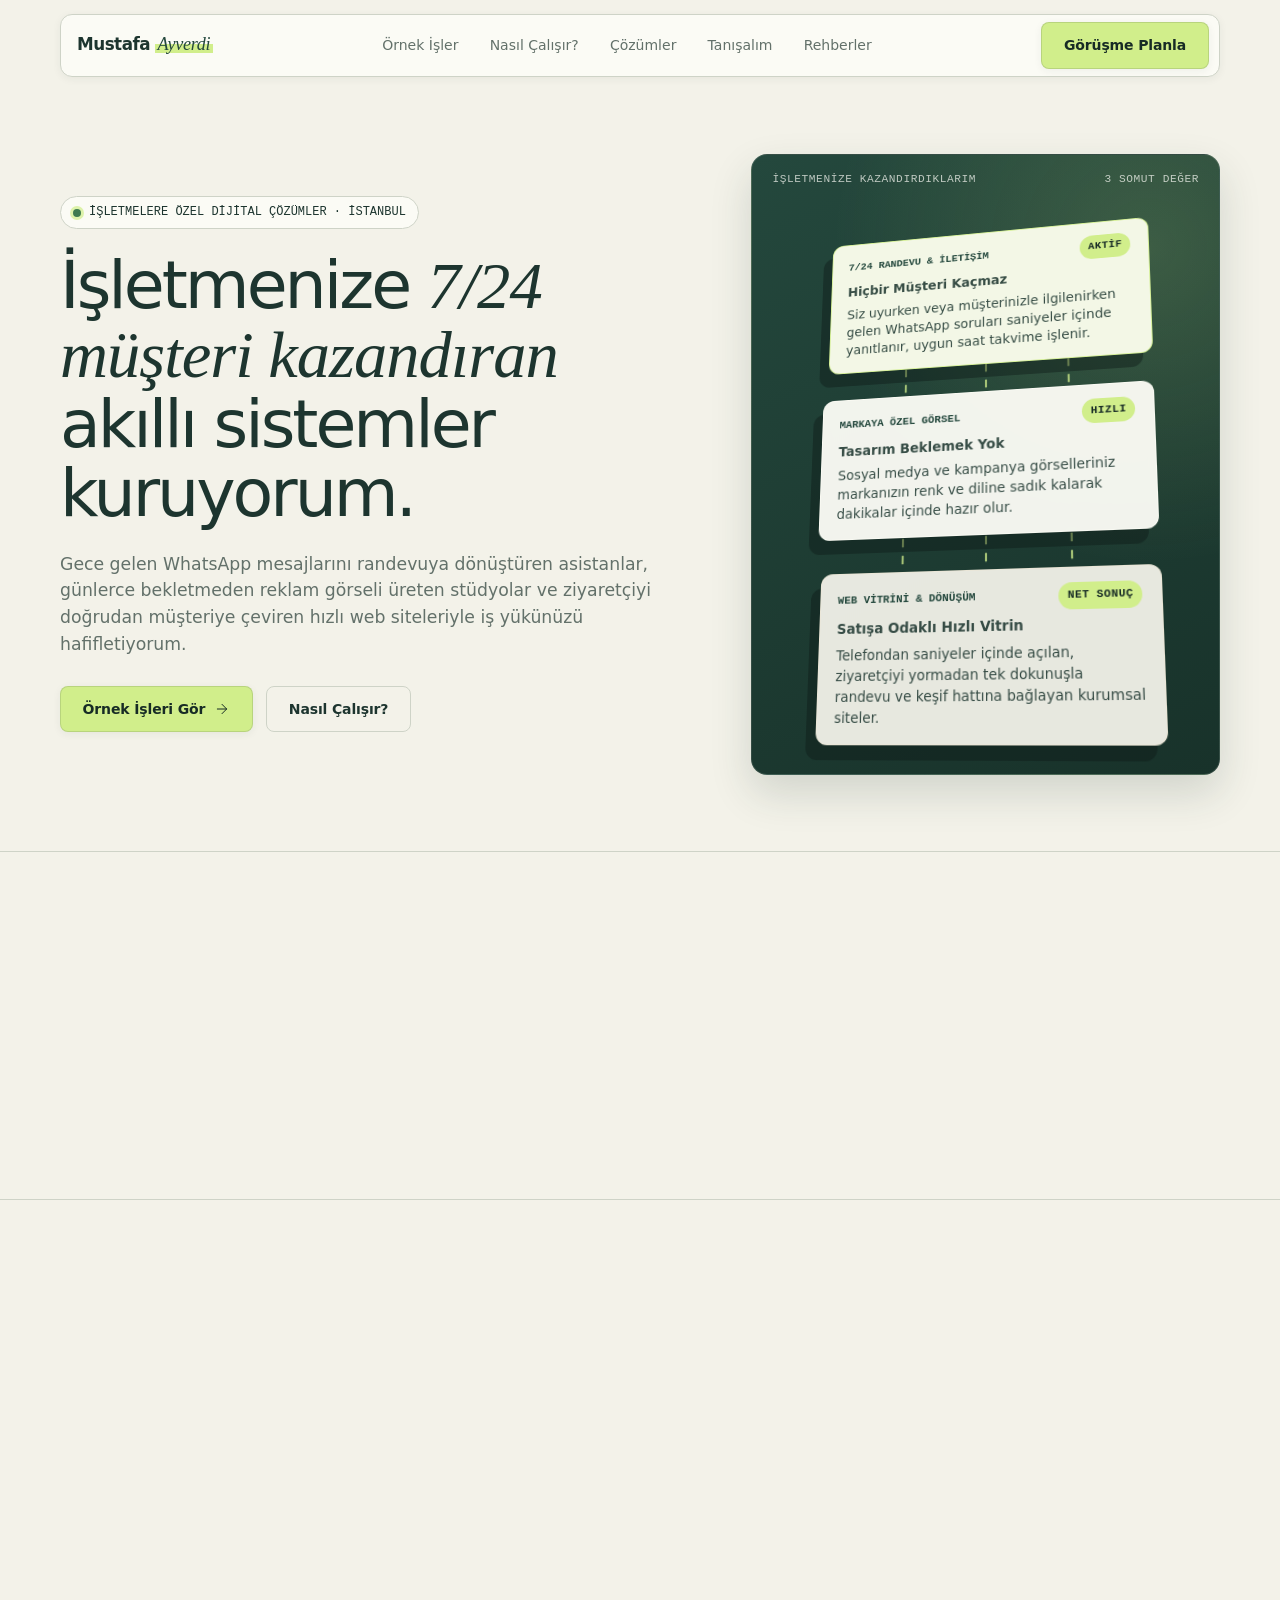
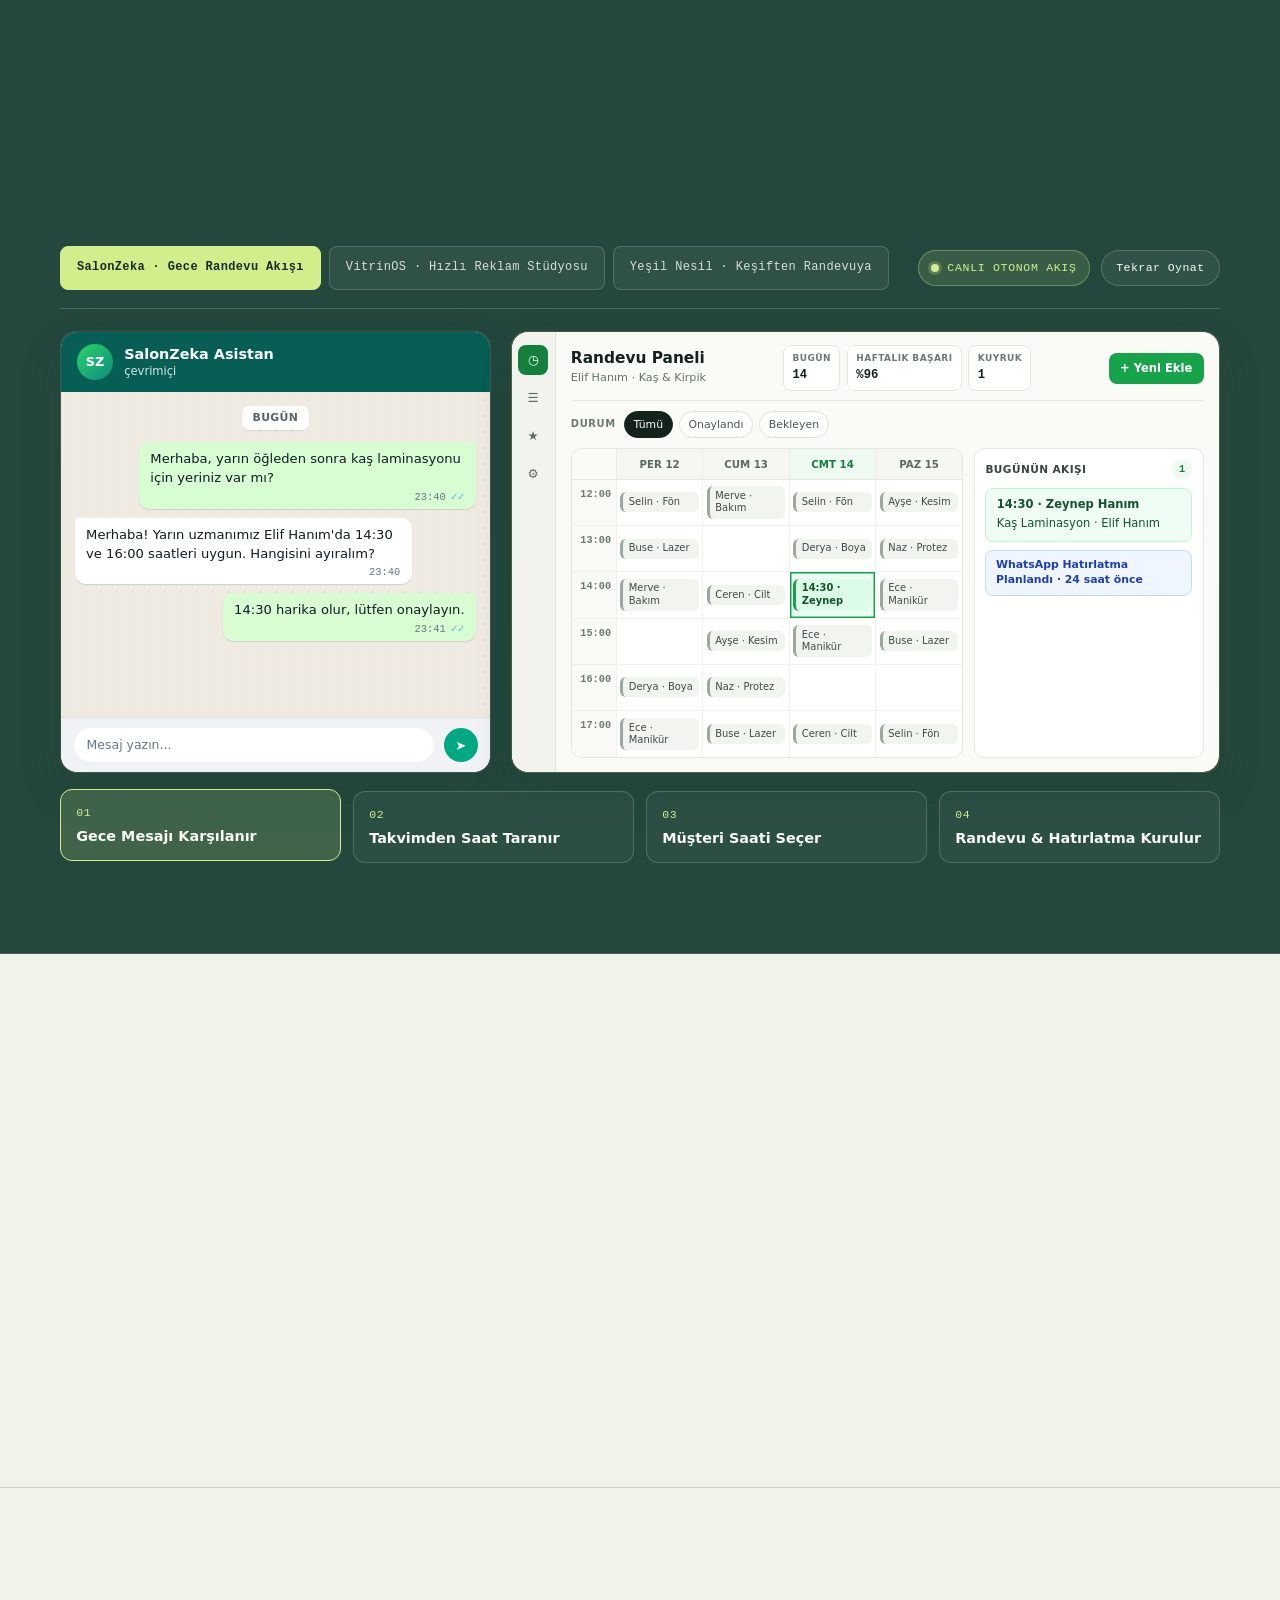
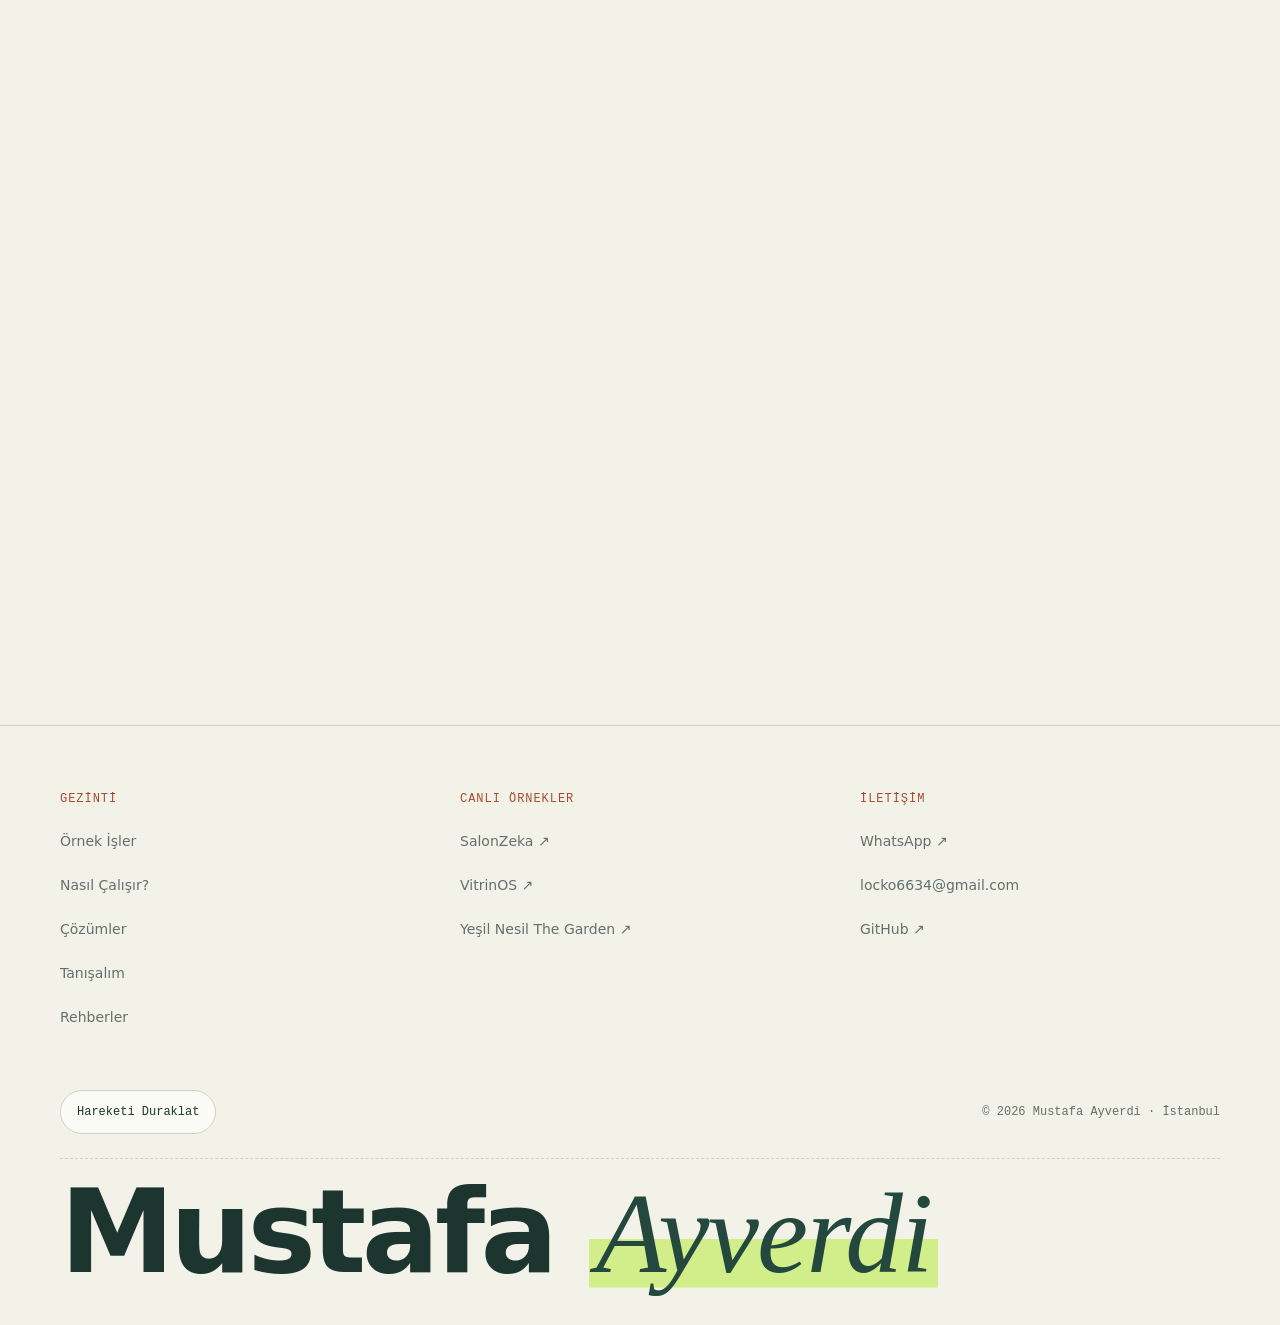
==== index.html @ 5f52f443 "feat: Tanışalım monogramı ve footer yazısı yeni logo diline geçti Tanışalım kartındaki MA kutusu fav" ====
<!DOCTYPE html>
<html lang="tr">
<head>
  <meta charset="UTF-8">
  <meta name="viewport" content="width=device-width, initial-scale=1.0">
  <meta http-equiv="Content-Security-Policy" content="default-src 'self'; script-src 'self'; style-src 'self'; img-src 'self'; font-src 'self'; connect-src 'self'; object-src 'none'; base-uri 'self'; form-action 'none'; upgrade-insecure-requests">
  <meta name="referrer" content="strict-origin-when-cross-origin">
  <title>Mustafa Ayverdi — İşletmenize 7/24 Müşteri Kazandıran Akıllı Sistemler</title>
  <meta name="description" content="Kuaför, klinik, e-ticaret markası ve organizasyon mekânları için 7/24 çalışan WhatsApp randevu asistanları, marka görsel stüdyoları ve satış odaklı hızlı web siteleri.">
  <meta name="author" content="Mustafa Ayverdi">
  <meta name="theme-color" content="#f3f2e9">
  <link rel="canonical" href="https://mustafaayverdi.dev/">
  <link rel="icon" href="./assets/img/favicon.svg" type="image/svg+xml">

  <meta property="og:type" content="website">
  <meta property="og:locale" content="tr_TR">
  <meta property="og:title" content="Mustafa Ayverdi — İşletmenize 7/24 Müşteri Kazandıran Akıllı Sistemler">
  <meta property="og:description" content="İşletmenizin mesajlarını cevapsız bırakmayan randevu asistanları, markanıza özel görsel stüdyoları ve müşteri getiren hızlı web vitrinleri.">
  <meta property="og:url" content="https://mustafaayverdi.dev/">
  <meta property="og:image" content="https://mustafaayverdi.dev/assets/img/salonzeka-scene.jpg">
  <meta property="og:image:width" content="1200">
  <meta property="og:image:height" content="670">
  <meta property="og:image:alt" content="SalonZeka kullanan bir kuaför ve güzellik salonu işletme ortamı">

  <meta name="twitter:card" content="summary_large_image">
  <meta name="twitter:title" content="Mustafa Ayverdi — İşletmenize 7/24 Müşteri Kazandıran Akıllı Sistemler">
  <meta name="twitter:description" content="SalonZeka, VitrinOS ve Yeşil Nesil The Garden ile işletmelere zaman ve müşteri kazandıran gerçek çözümler.">
  <meta name="twitter:image" content="https://mustafaayverdi.dev/assets/img/salonzeka-scene.jpg">
  <meta name="twitter:image:alt" content="SalonZeka kullanan bir kuaför ve güzellik salonu işletme ortamı">

  <link rel="stylesheet" href="./css/main.css">
  <script type="module" src="./js/main.js"></script>
</head>
<body itemscope itemtype="https://schema.org/Person">
  <meta itemprop="name" content="Mustafa Ayverdi">
  <meta itemprop="jobTitle" content="İşletmeler İçin Akıllı Sistemler ve Web Çözümleri">
  <meta itemprop="email" content="locko6634@gmail.com">
  <link itemprop="sameAs" href="https://github.com/locko6634-mustafa">

  <a class="skip-link" href="#main-content">İçeriğe geç</a>

  <header class="site-header">
    <div class="wrap">
      <nav class="nav-card" aria-label="Ana gezinme">
        <a class="brand" href="./index.html" aria-label="Mustafa Ayverdi ana sayfa">
          <span class="brand-name">Mustafa <em>Ayverdi</em></span>
        </a>

        <div class="nav-links">
          <a href="#projeler">Örnek İşler</a>
          <a href="#simulator">Nasıl Çalışır?</a>
          <a href="#cozumler">Çözümler</a>
          <a href="#tanisalim">Tanışalım</a>
          <a href="./notlar/index.html">Rehberler</a>
        </div>

        <div class="nav-actions">
          <a class="btn btn-lime nav-cta" href="#iletisim">Görüşme Planla</a>
          <button
            type="button"
            class="nav-toggle"
            data-nav-toggle
            aria-expanded="false"
            aria-controls="mobile-nav"
            aria-label="Menüyü aç"
          >
            <svg width="22" height="22" viewBox="0 0 24 24" fill="none" stroke="currentColor" stroke-width="1.5" stroke-linecap="round" aria-hidden="true">
              <line x1="4" y1="7" x2="20" y2="7"></line>
              <line x1="4" y1="12" x2="20" y2="12"></line>
              <line x1="4" y1="17" x2="20" y2="17"></line>
            </svg>
          </button>
        </div>
      </nav>
    </div>

    <div id="mobile-nav" class="mobile-drawer" hidden>
      <div class="wrap mobile-drawer-inner">
        <a href="#projeler">Örnek İşler</a>
        <a href="#simulator">Nasıl Çalışır?</a>
        <a href="#cozumler">Çözümler</a>
        <a href="#tanisalim">Tanışalım</a>
        <a href="./notlar/index.html">Rehberler</a>
        <a href="#sss">SSS</a>
        <a class="btn btn-lime" href="#iletisim">Görüşme Planla</a>
      </div>
    </div>
  </header>

  <main id="main-content">
    <section class="hero" aria-labelledby="hero-title">
      <div class="wrap hero-grid">
        <div class="hero-copy">
          <p class="status-pill mono">
            <span class="status-dot" aria-hidden="true"></span>
            İŞLETMELERE ÖZEL DİJİTAL ÇÖZÜMLER · İSTANBUL
          </p>
          <h1 id="hero-title">
            İşletmenize <em>7/24 müşteri kazandıran</em> akıllı sistemler kuruyorum.
          </h1>
          <p class="hero-lead">
            Gece gelen WhatsApp mesajlarını randevuya dönüştüren asistanlar, günlerce bekletmeden reklam görseli üreten stüdyolar ve ziyaretçiyi doğrudan müşteriye çeviren hızlı web siteleriyle iş yükünüzü hafifletiyorum.
          </p>
          <div class="hero-actions">
            <a class="btn btn-lime" href="#projeler">
              Örnek İşleri Gör
              <svg width="16" height="16" viewBox="0 0 24 24" fill="none" stroke="currentColor" stroke-width="1.5" stroke-linecap="round" stroke-linejoin="round" aria-hidden="true">
                <line x1="5" y1="12" x2="19" y2="12"></line>
                <polyline points="12 5 19 12 12 19"></polyline>
              </svg>
            </a>
            <a class="btn btn-outline" href="#simulator">Nasıl Çalışır?</a>
          </div>
        </div>

        <div class="iso-stage" aria-label="İşletmenize kazandırılan 3 temel değer">
          <div class="iso-stage-head">
            <span class="mono">İŞLETMENİZE KAZANDIRDIKLARIM</span>
            <span class="mono">3 SOMUT DEĞER</span>
          </div>

          <div class="iso-stack">
            <article class="iso-layer iso-layer-top">
              <div class="iso-layer-meta">
                <span class="mono">7/24 RANDEVU &amp; İLETİŞİM</span>
                <span class="iso-badge">AKTİF</span>
              </div>
              <p class="iso-layer-title">Hiçbir Müşteri Kaçmaz</p>
              <p>Siz uyurken veya müşterinizle ilgilenirken gelen WhatsApp soruları saniyeler içinde yanıtlanır, uygun saat takvime işlenir.</p>
            </article>

            <div class="iso-conduit" aria-hidden="true">
              <svg viewBox="0 0 240 28" fill="none" stroke="currentColor" stroke-width="1.5">
                <path class="signal-path" d="M60 2 V26 M120 2 V26 M180 2 V26" stroke-dasharray="4 4"></path>
              </svg>
            </div>

            <article class="iso-layer iso-layer-mid">
              <div class="iso-layer-meta">
                <span class="mono">MARKAYA ÖZEL GÖRSEL</span>
                <span class="iso-badge">HIZLI</span>
              </div>
              <p class="iso-layer-title">Tasarım Beklemek Yok</p>
              <p>Sosyal medya ve kampanya görselleriniz markanızın renk ve diline sadık kalarak dakikalar içinde hazır olur.</p>
            </article>

            <div class="iso-conduit" aria-hidden="true">
              <svg viewBox="0 0 240 28" fill="none" stroke="currentColor" stroke-width="1.5">
                <path class="signal-path" d="M60 2 V26 M120 2 V26 M180 2 V26" stroke-dasharray="4 4"></path>
              </svg>
            </div>

            <article class="iso-layer iso-layer-bot">
              <div class="iso-layer-meta">
                <span class="mono">WEB VİTRİNİ &amp; DÖNÜŞÜM</span>
                <span class="iso-badge">NET SONUÇ</span>
              </div>
              <p class="iso-layer-title">Satışa Odaklı Hızlı Vitrin</p>
              <p>Telefondan saniyeler içinde açılan, ziyaretçiyi yormadan tek dokunuşla randevu ve keşif hattına bağlayan kurumsal siteler.</p>
            </article>
          </div>
        </div>
      </div>
    </section>

    <section class="principles-band" aria-label="İşletmenize sağlanan faydalar">
      <div class="wrap">
        <div class="principles-grid" data-reveal>
          <article class="principle-cell">
            <p class="mono principle-kicker">ZAMAN TASARRUFU</p>
            <h2>Aynı sorulara tekrar tekrar cevap vermeyin.</h2>
            <p>Fiyat, konum, boş saat ve randevu teyitlerini akıllı asistan devralır; siz ve ekibiniz sadece işinize odaklanırsınız.</p>
          </article>

          <article class="principle-cell">
            <p class="mono principle-kicker">KESİNTİSİZ GELİR</p>
            <h2>Mesai bittiğinde bile dükkanınız açık kalsın.</h2>
            <p>Akşam 23:00'te yazan müşteri sabaha kadar beklemez, rakibinize gitmez; anında yanıt alıp randevusunu oluşturur.</p>
          </article>

          <article class="principle-cell">
            <p class="mono principle-kicker">SİZE ÖZEL KURULUM</p>
            <h2>Kiralık değil, tamamen size ait sistemler.</h2>
            <p>Hazır kalıplara sıkışmazsınız. İşletmenizin kurallarına göre kurulur, tüm müşteri veriniz sizin kontrolünüzde kalır.</p>
          </article>
        </div>
      </div>
    </section>

    <section id="projeler" class="section-block" aria-labelledby="projects-title">
      <div class="wrap">
        <header class="section-head" data-reveal>
          <p class="mono section-fig">CANLI ÖRNEK İŞLER</p>
          <h2 id="projects-title">İşletmelere gerçek <em>zaman ve müşteri</em> kazandıran işler.</h2>
        </header>

        <div class="case-list">
          <article class="case-card case-card--sage" data-reveal>
            <div class="case-content">
              <div class="case-tags">
                <span class="tag">KUAFÖR &amp; KLİNİK</span>
                <span class="tag">WHATSAPP ASİSTANI</span>
                <span class="tag">RANDEVU PANELİ</span>
              </div>
              <h3>SalonZeka — 7/24 WhatsApp Randevu &amp; İşletme Asistanı</h3>
              <p>
                <strong>Ne İşe Yarar?</strong> WhatsApp'tan gelen randevu taleplerini gece gündüz yanıtlayan, boş saatleri kontrol edip çakışmasız randevu oluşturan akıllı işletme sistemi.
              </p>
              <ul class="case-bullets">
                <li><strong>Sıfır Müşteri Kaybı:</strong> Mesai dışı mesajlara anında yanıt verir, unutulan randevuları otomatik hatırlatır.</li>
                <li><strong>Tek Ekrandan Takip:</strong> Sürükle-bırak takvim, müşteri geçmişi ve günlük ciro tek panelde.</li>
              </ul>
              <div class="case-actions">
                <a class="btn btn-ink" href="./projeler/salonzeka.html">Detayları İncele</a>
                <a class="btn btn-outline" href="https://randevu.n8n-mustafa.me/" target="_blank" rel="noopener noreferrer">Canlı Sistemi Aç ↗</a>
              </div>
            </div>

            <aside class="case-preview" aria-label="SalonZeka kullanım ortamı ve canlı arayüz önizlemesi">
              <figure class="case-visual-frame">
                <img
                  class="case-visual-img"
                  src="./assets/img/salonzeka-scene.webp"
                  alt="Modern bir kuaför ve güzellik salonunda WhatsApp üzerinden randevu yöneten işletme ortamı"
                  width="1280"
                  height="720"
                  loading="lazy"
                >
                <figcaption class="case-visual-caption">
                  <img
                    class="case-real-thumb"
                    src="./assets/img/salonzeka-real.webp"
                    alt="SalonZeka canlı randevu takvimi yönetim ekranı"
                    width="160"
                    height="90"
                    loading="lazy"
                  >
                  <span>Canlı Panel · 7/24 Çakışmasız Randevu</span>
                </figcaption>
              </figure>
            </aside>
          </article>

          <article class="case-card case-card--sand" data-reveal>
            <div class="case-content">
              <div class="case-tags">
                <span class="tag">E-TİCARET &amp; AJANS</span>
                <span class="tag">GÖRSEL STÜDYOSU</span>
                <span class="tag">MARKA UYUMLU</span>
              </div>
              <h3>VitrinOS — Markaya Özel Hızlı Görsel Üretim Stüdyosu</h3>
              <p>
                <strong>Ne İşe Yarar?</strong> Tasarımcı veya ajans sırası beklemeden, markanızın renklerine ve kurallarına birebir sadık kampanya görselleri üreten özel stüdyo.
              </p>
              <ul class="case-bullets">
                <li><strong>Günler Yerine Dakikalar:</strong> Reklam ve sosyal medya görselleri dakikalar içinde yayına hazır olur.</li>
                <li><strong>Marka Koruması:</strong> Renk paleti, dil ve tüm mecra boyutları (Post, Story, Banner) tek tıkla çıkar.</li>
              </ul>
              <div class="case-actions">
                <a class="btn btn-ink" href="./projeler/vitrinos.html">Detayları İncele</a>
                <a class="btn btn-outline" href="https://vitrinos.n8n-mustafa.me/" target="_blank" rel="noopener noreferrer">Canlı Ortamı Gör ↗</a>
              </div>
            </div>

            <aside class="case-preview" aria-label="VitrinOS kullanım ortamı ve canlı arayüz önizlemesi">
              <figure class="case-visual-frame">
                <img
                  class="case-visual-img"
                  src="./assets/img/vitrinos-scene.webp"
                  alt="E-ticaret markası için kampanya ve reklam görselleri hazırlayan stüdyo çalışma ortamı"
                  width="1280"
                  height="720"
                  loading="lazy"
                >
                <figcaption class="case-visual-caption">
                  <img
                    class="case-real-thumb"
                    src="./assets/img/vitrinos-real.webp"
                    alt="VitrinOS canlı marka görsel üretim stüdyosu ekranı"
                    width="160"
                    height="90"
                    loading="lazy"
                  >
                  <span>Canlı Stüdyo · Marka Kurallarına Sadık Üretim</span>
                </figcaption>
              </figure>
            </aside>
          </article>

          <article class="case-card case-card--slate" data-reveal>
            <div class="case-content">
              <div class="case-tags">
                <span class="tag">ORGANİZASYON MEKÂNI</span>
                <span class="tag">HIZLI WEB SİTESİ</span>
                <span class="tag">GOOGLE UYUMLU</span>
              </div>
              <h3>Yeşil Nesil The Garden — Prestijli Mekân Vitrini &amp; Keşif Hattı</h3>
              <p>
                <strong>Ne İşe Yarar?</strong> Polonezköy'deki 4 tematik kır bahçesini çiftlere etkileyici şekilde sunan ve ziyaretçiyi tek tıkla WhatsApp keşif randevusuna yönlendiren web vitrini.
              </p>
              <ul class="case-bullets">
                <li><strong>Anında Açılan Mobil Vitrin:</strong> Bekletmeden açılır, Google aramalarında güven veren bir ilk izlenim sunar.</li>
                <li><strong>Form Yorgunluğu Yok:</strong> Seçilen bahçe ve tarih bilgisi doğrudan hazır WhatsApp mesajına dönüşür.</li>
              </ul>
              <div class="case-actions">
                <a class="btn btn-ink" href="./projeler/yesil-nesil.html">Detayları İncele</a>
                <a class="btn btn-outline" href="https://yesilnesilthegarden.com/" target="_blank" rel="noopener noreferrer">Siteyi Ziyaret Et ↗</a>
              </div>
            </div>

            <aside class="case-preview" aria-label="Yeşil Nesil The Garden kullanım ortamı ve canlı site önizlemesi">
              <figure class="case-visual-frame">
                <img
                  class="case-visual-img"
                  src="./assets/img/yesilnesil-scene.webp"
                  alt="Polonezköy'de doğayla iç içe kır düğünü ve davet bahçesi atmosferi"
                  width="1280"
                  height="720"
                  loading="lazy"
                >
                <figcaption class="case-visual-caption">
                  <img
                    class="case-real-thumb"
                    src="./assets/img/yesilnesil-real.webp"
                    alt="Yeşil Nesil The Garden canlı web sitesi ekran görüntüsü"
                    width="160"
                    height="90"
                    loading="lazy"
                  >
                  <span>Canlı Vitrin · 4 Bahçe &amp; Doğrudan WhatsApp Keşif</span>
                </figcaption>
              </figure>
            </aside>
          </article>
        </div>
      </div>
    </section>

    <section id="simulator" class="sim-section" aria-labelledby="sim-title" data-simulator>
      <div class="wrap">
        <header class="sim-head" data-reveal>
          <div>
            <p class="mono section-fig section-fig--light">CANLI DENEYİM — NASIL ÇALIŞIR?</p>
            <h2 id="sim-title">Sistemin işletmenizde <em>nasıl işlediğini</em> canlı izleyin.</h2>
          </div>
          <p class="sim-lead">
            Tıklama gerektirmeyen otonom stüdyoda, müşterinizin ilk temasından sonucun teslimine kadar iki ekranın nasıl eşzamanlı çalıştığını görün.
          </p>
        </header>

        <div class="sim-controls">
          <div class="sim-tabs" role="tablist" aria-label="Örnek senaryo seçimi">
            <button type="button" class="sim-tab is-active" role="tab" aria-selected="true" aria-controls="sim-panel" data-sim-tab="salonzeka">
              SalonZeka · Gece Randevu Akışı
            </button>
            <button type="button" class="sim-tab" role="tab" aria-selected="false" aria-controls="sim-panel" data-sim-tab="vitrinos">
              VitrinOS · Hızlı Reklam Stüdyosu
            </button>
            <button type="button" class="sim-tab" role="tab" aria-selected="false" aria-controls="sim-panel" data-sim-tab="yesilnesil">
              Yeşil Nesil · Keşiften Randevuya
            </button>
          </div>

          <div class="sim-meta-bar">
            <div class="sim-live-badge">
              <span class="sim-live-dot" aria-hidden="true"></span>
              <span data-sim-status-text>CANLI OTONOM AKIŞ</span>
            </div>
            <button type="button" class="sim-replay-btn" data-sim-replay>Tekrar Oynat</button>
          </div>
        </div>

        <div id="sim-panel" class="sim-stage" role="tabpanel">
          <div class="sim-device sim-device--left" data-sim-left>
            <div class="sim-wa-shell">
              <div class="sim-wa-header">
                <div class="sim-wa-avatar" aria-hidden="true">SZ</div>
                <div class="sim-wa-head-info">
                  <span class="sim-wa-title">SalonZeka Asistan</span>
                  <span class="sim-wa-status">çevrimiçi</span>
                </div>
              </div>
              <div class="sim-wa-body">
                <span class="sim-wa-day">BUGÜN</span>
                <div class="sim-wa-msg sim-wa-msg--customer">
                  <span>Merhaba, yarın öğleden sonra kaş laminasyonu için yeriniz var mı?</span>
                  <span class="mono sim-wa-time">23:40 <span class="sim-wa-ticks" aria-hidden="true">✓✓</span></span>
                </div>
                <div class="sim-wa-msg sim-wa-msg--ai">
                  <span>Merhaba! Yarın uzmanımız Elif Hanım'da 14:30 ve 16:00 saatleri uygun. Hangisini ayıralım?</span>
                  <span class="mono sim-wa-time">23:40</span>
                </div>
                <div class="sim-wa-msg sim-wa-msg--customer">
                  <span>14:30 harika olur, lütfen onaylayın.</span>
                  <span class="mono sim-wa-time">23:41 <span class="sim-wa-ticks" aria-hidden="true">✓✓</span></span>
                </div>
              </div>
              <div class="sim-wa-inputbar" aria-hidden="true">
                <span class="sim-wa-input-pill">Mesaj yazın...</span>
                <span class="sim-wa-send-dot">➤</span>
              </div>
            </div>
          </div>

          <div class="sim-device sim-device--right" data-sim-right>
            <div class="sim-rp-shell">
              <nav class="sim-rp-sidebar" aria-label="Panel menüsü">
                <span class="sim-rp-nav-item is-active" aria-hidden="true">◷</span>
                <span class="sim-rp-nav-item" aria-hidden="true">☰</span>
                <span class="sim-rp-nav-item" aria-hidden="true">★</span>
                <span class="sim-rp-nav-item" aria-hidden="true">⚙</span>
              </nav>
              <div class="sim-rp-main">
                <div class="sim-rp-topbar">
                  <div class="sim-rp-title-wrap">
                    <span class="sim-rp-title">Randevu Paneli</span>
                    <span class="sim-rp-subtitle">Elif Hanım · Kaş &amp; Kirpik</span>
                  </div>
                  <div class="sim-rp-stats">
                    <div class="sim-rp-stat">
                      <span class="sim-rp-stat-label">BUGÜN</span>
                      <span class="mono sim-rp-stat-val">14</span>
                    </div>
                    <div class="sim-rp-stat">
                      <span class="sim-rp-stat-label">HAFTALIK BAŞARI</span>
                      <span class="mono sim-rp-stat-val">%96</span>
                    </div>
                    <div class="sim-rp-stat">
                      <span class="sim-rp-stat-label">KUYRUK</span>
                      <span class="mono sim-rp-stat-val">1</span>
                    </div>
                  </div>
                  <span class="sim-rp-add-btn">+ Yeni Ekle</span>
                </div>

                <div class="sim-rp-filters">
                  <span class="sim-rp-filter-label">DURUM</span>
                  <span class="sim-rp-pill is-active">Tümü</span>
                  <span class="sim-rp-pill">Onaylandı</span>
                  <span class="sim-rp-pill">Bekleyen</span>
                </div>

                <div class="sim-rp-workspace">
                  <div class="sim-rp-grid">
                    <div class="sim-rp-grid-head">
                      <span class="sim-rp-hour"></span>
                      <span class="sim-rp-day-col">PER 12</span>
                      <span class="sim-rp-day-col">CUM 13</span>
                      <span class="sim-rp-day-col is-today">CMT 14</span>
                      <span class="sim-rp-day-col">PAZ 15</span>
                    </div>
                    <div class="sim-rp-grid-body">
                      <div class="sim-rp-row">
                        <span class="mono sim-rp-hour">12:00</span>
                        <div class="sim-rp-cells">
                          <div class="sim-rp-cell">
                            <span class="sim-rp-event sim-rp-event--existing">Selin · Fön</span>
                          </div>
                          <div class="sim-rp-cell">
                            <span class="sim-rp-event sim-rp-event--existing">Merve · Bakım</span>
                          </div>
                          <div class="sim-rp-cell">
                            <span class="sim-rp-event sim-rp-event--existing">Selin · Fön</span>
                          </div>
                          <div class="sim-rp-cell">
                            <span class="sim-rp-event sim-rp-event--existing">Ayşe · Kesim</span>
                          </div>
                        </div>
                      </div>
                      <div class="sim-rp-row">
                        <span class="mono sim-rp-hour">13:00</span>
                        <div class="sim-rp-cells">
                          <div class="sim-rp-cell">
                            <span class="sim-rp-event sim-rp-event--existing">Buse · Lazer</span>
                          </div>
                          <div class="sim-rp-cell"></div>
                          <div class="sim-rp-cell">
                            <span class="sim-rp-event sim-rp-event--existing">Derya · Boya</span>
                          </div>
                          <div class="sim-rp-cell">
                            <span class="sim-rp-event sim-rp-event--existing">Naz · Protez</span>
                          </div>
                        </div>
                      </div>
                      <div class="sim-rp-row">
                        <span class="mono sim-rp-hour">14:00</span>
                        <div class="sim-rp-cells">
                          <div class="sim-rp-cell">
                            <span class="sim-rp-event sim-rp-event--existing">Merve · Bakım</span>
                          </div>
                          <div class="sim-rp-cell">
                            <span class="sim-rp-event sim-rp-event--existing">Ceren · Cilt</span>
                          </div>
                          <div class="sim-rp-cell is-booked">
                            <span class="sim-rp-event">14:30 · Zeynep</span>
                          </div>
                          <div class="sim-rp-cell">
                            <span class="sim-rp-event sim-rp-event--existing">Ece · Manikür</span>
                          </div>
                        </div>
                      </div>
                      <div class="sim-rp-row">
                        <span class="mono sim-rp-hour">15:00</span>
                        <div class="sim-rp-cells">
                          <div class="sim-rp-cell"></div>
                          <div class="sim-rp-cell">
                            <span class="sim-rp-event sim-rp-event--existing">Ayşe · Kesim</span>
                          </div>
                          <div class="sim-rp-cell">
                            <span class="sim-rp-event sim-rp-event--existing">Ece · Manikür</span>
                          </div>
                          <div class="sim-rp-cell">
                            <span class="sim-rp-event sim-rp-event--existing">Buse · Lazer</span>
                          </div>
                        </div>
                      </div>
                      <div class="sim-rp-row">
                        <span class="mono sim-rp-hour">16:00</span>
                        <div class="sim-rp-cells">
                          <div class="sim-rp-cell">
                            <span class="sim-rp-event sim-rp-event--existing">Derya · Boya</span>
                          </div>
                          <div class="sim-rp-cell">
                            <span class="sim-rp-event sim-rp-event--existing">Naz · Protez</span>
                          </div>
                          <div class="sim-rp-cell"></div>
                          <div class="sim-rp-cell"></div>
                        </div>
                      </div>
                      <div class="sim-rp-row">
                        <span class="mono sim-rp-hour">17:00</span>
                        <div class="sim-rp-cells">
                          <div class="sim-rp-cell">
                            <span class="sim-rp-event sim-rp-event--existing">Ece · Manikür</span>
                          </div>
                          <div class="sim-rp-cell">
                            <span class="sim-rp-event sim-rp-event--existing">Buse · Lazer</span>
                          </div>
                          <div class="sim-rp-cell">
                            <span class="sim-rp-event sim-rp-event--existing">Ceren · Cilt</span>
                          </div>
                          <div class="sim-rp-cell">
                            <span class="sim-rp-event sim-rp-event--existing">Selin · Fön</span>
                          </div>
                        </div>
                      </div>
                    </div>
                  </div>

                  <aside class="sim-rp-agenda" aria-label="Bugünün akışı">
                    <div class="sim-rp-agenda-head">
                      <span>BUGÜNÜN AKIŞI</span>
                      <span class="mono sim-rp-agenda-badge">1</span>
                    </div>
                    <div class="sim-rp-booked-card">
                      <strong>14:30 · Zeynep Hanım</strong>
                      <span>Kaş Laminasyon · Elif Hanım</span>
                    </div>
                    <div class="sim-rp-reminder">
                      WhatsApp Hatırlatma Planlandı · 24 saat önce
                    </div>
                  </aside>
                </div>
              </div>
            </div>
          </div>
        </div>

        <ol class="sim-timeline" aria-label="Otonom süreç adımları">
          <li class="sim-timeline-step is-active" data-sim-step="0">
            <span class="mono sim-timeline-code" data-sim-step-code>01</span>
            <span class="sim-timeline-title" data-sim-step-title>Gece Mesajı Karşılanır</span>
          </li>
          <li class="sim-timeline-step" data-sim-step="1">
            <span class="mono sim-timeline-code" data-sim-step-code>02</span>
            <span class="sim-timeline-title" data-sim-step-title>Takvimden Saat Taranır</span>
          </li>
          <li class="sim-timeline-step" data-sim-step="2">
            <span class="mono sim-timeline-code" data-sim-step-code>03</span>
            <span class="sim-timeline-title" data-sim-step-title>Müşteri Saati Seçer</span>
          </li>
          <li class="sim-timeline-step" data-sim-step="3">
            <span class="mono sim-timeline-code" data-sim-step-code>04</span>
            <span class="sim-timeline-title" data-sim-step-title>Randevu &amp; Hatırlatma Kurulur</span>
          </li>
        </ol>
      </div>
    </section>

    <section id="cozumler" class="section-block" aria-labelledby="services-title">
      <div class="wrap split-layout">
        <header class="split-sticky" data-reveal>
          <p class="mono section-fig">İŞLETMENİZ İÇİN ÇÖZÜMLER</p>
          <h2 id="services-title">Size hangi alanda <em>destek</em> olabilirim?</h2>
          <p class="section-sub">
            Karmaşık yazılımlarla uğraşmadan, doğrudan işinizi büyüten ve günlük yükünüzü azaltan net çözümler.
          </p>
        </header>

        <div class="accordion-list" data-accordion data-reveal>
          <article class="accordion-item">
            <h3>
              <button type="button" class="accordion-trigger" data-accordion-trigger aria-expanded="true" aria-controls="service-panel-1">
                <span class="acc-title">WhatsApp &amp; Randevu Asistanları</span>
                <span class="acc-icon" aria-hidden="true">+</span>
              </button>
            </h3>
            <div id="service-panel-1" class="accordion-panel" data-accordion-panel>
              <p>
                Kuaför, güzellik merkezi, klinik veya danışmanlık ofisleri için 7/24 çalışan dijital resepsiyonist. Müşterilerin sık sorduğu soruları yanıtlar, boş saatleri gösterir, randevuyu kaydeder ve randevu öncesi hatırlatma yapar.
              </p>
              <div class="tag-row">
                <span class="tag tag--clay">7/24 Yanıt</span>
                <span class="tag tag--clay">Çakışmasız Takvim</span>
                <span class="tag tag--clay">Otomatik Hatırlatma</span>
                <span class="tag tag--clay">Müşteri Takibi</span>
              </div>
            </div>
          </article>

          <article class="accordion-item">
            <h3>
              <button type="button" class="accordion-trigger" data-accordion-trigger aria-expanded="false" aria-controls="service-panel-2">
                <span class="acc-title">Markaya Özel Görsel Stüdyoları</span>
                <span class="acc-icon" aria-hidden="true">+</span>
              </button>
            </h3>
            <div id="service-panel-2" class="accordion-panel" data-accordion-panel hidden>
              <p>
                Sosyal medya ve reklam kampanyaları için sürekli görsel ihtiyacı olan markalara özel üretim paneli. Renkleriniz, yazı diliniz ve kurallarınız korunarak dakikalar içinde gönderi, hikâye ve banner görselleri hazırlanır.
              </p>
              <div class="tag-row">
                <span class="tag tag--clay">Marka Uyumlu</span>
                <span class="tag tag--clay">Hızlı Kampanya</span>
                <span class="tag tag--clay">Tüm Sosyal Formatlar</span>
                <span class="tag tag--clay">Onay &amp; Arşiv</span>
              </div>
            </div>
          </article>

          <article class="accordion-item">
            <h3>
              <button type="button" class="accordion-trigger" data-accordion-trigger aria-expanded="false" aria-controls="service-panel-3">
                <span class="acc-title">Satış Odaklı Web Siteleri</span>
                <span class="acc-icon" aria-hidden="true">+</span>
              </button>
            </h3>
            <div id="service-panel-3" class="accordion-panel" data-accordion-panel hidden>
              <p>
                Sadece vitrin olarak durmayan, müşteriyi doğrudan telefonunuza veya WhatsApp hattınıza getiren kurumsal siteler. Mobilde anında açılır, Google'da işletmenizi doğru tanıtır ve güven veren bir ilk izlenim bırakır.
              </p>
              <div class="tag-row">
                <span class="tag tag--clay">Mobilde Çok Hızlı</span>
                <span class="tag tag--clay">Google Uyumlu</span>
                <span class="tag tag--clay">Tek Tıkla WhatsApp</span>
                <span class="tag tag--clay">Prestijli Tasarım</span>
              </div>
            </div>
          </article>
        </div>
      </div>
    </section>

    <section id="tanisalim" class="section-block section-border" aria-labelledby="about-title">
      <div class="wrap about-grid">
        <aside class="monogram-card" data-reveal>
          <div class="monogram-glyph" aria-hidden="true"><span>M<em>a</em></span></div>
          <p class="mono monogram-caption">MUSTAFA AYVERDİ · İSTANBUL</p>
          <div class="tag-row">
            <span class="tag">İstanbul Merkezli</span>
            <span class="tag">Doğrudan İletişim</span>
            <span class="tag">Anahtar Teslim Kurulum</span>
            <span class="tag">Sürekli Destek</span>
          </div>
        </aside>

        <div class="about-copy" data-reveal>
          <p class="mono section-fig">NEDEN BEN? / TANIŞALIM</p>
          <h2 id="about-title">Karmaşık teknolojiyi değil, <em>işinizi kolaylaştıran</em> sonucu teslim ediyorum.</h2>
          <p>
            Merhaba, ben Mustafa Ayverdi. İşletme sahipleriyle konuşurken en sık duyduğum şey aynı: "Müşteriye yetişemiyoruz, mesajlar kayboluyor, web sitemiz var ama bize iş getirmiyor."
          </p>
          <p>
            Benim işim size anlaşılmaz teknik terimler anlatmak değil; işletmenizin günlük akışını inceleyip gerçekten işinize yarayacak, sizin ve ekibinizin rahatça kullanacağı sistemleri baştan sona kurup çalışır halde teslim etmek.
          </p>

          <ul class="about-principles">
            <li>
              <strong>Tek Muhatap, Net İletişim:</strong> Aracı ajanslar veya bitmeyen toplantılar yok; ihtiyacınızı doğrudan benimle konuşursunuz.
            </li>
            <li>
              <strong>Kullanması Kolay Ekranlar:</strong> Karmaşık menüler yerine herkesin ilk günden rahatça kullanabileceği sade paneller kurarım.
            </li>
            <li>
              <strong>İşiniz Büyüdükçe Yanınızda:</strong> Kurulum sonrası da sistemin sorunsuz çalışması ve yeni ihtiyaçlarınıza uyarlanması için destek veririm.
            </li>
          </ul>
        </div>
      </div>
    </section>

    <section id="notlar" class="section-block section-border" aria-labelledby="notes-title">
      <div class="wrap">
        <header class="section-head section-head--row" data-reveal>
          <div>
            <p class="mono section-fig">İŞLETME REHBERLERİ</p>
            <h2 id="notes-title">İşletmenizi büyütecek <em>pratik</em> rehberler.</h2>
          </div>
          <a class="text-link" href="./notlar/index.html">Tüm Rehberleri Gör →</a>
        </header>

        <div class="notes-list" data-reveal>
          <a class="note-row" href="./notlar/multi-tenant-whatsapp-ai.html">
            <span class="mono note-cat">RANDEVU &amp; WHATSAPP</span>
            <span class="note-title">İşletmeniz Kapalıyken Bile WhatsApp'tan Randevu Nasıl Alınır?</span>
            <span class="mono note-meta">4 dk okuma →</span>
          </a>

          <a class="note-row" href="./notlar/vitrinos-sse-ve-migration-gate.html">
            <span class="mono note-cat">REKLAM &amp; GÖRSEL</span>
            <span class="note-title">Sosyal Medya Görselleri İçin Günlerce Tasarımcı Beklemeye Son</span>
            <span class="mono note-meta">4 dk okuma →</span>
          </a>

          <a class="note-row" href="./notlar/sifir-bagimlilik-csp-seo.html">
            <span class="mono note-cat">WEB &amp; MÜŞTERİ</span>
            <span class="note-title">Web Siteniz Sadece Güzel Değil, Müşteri Getiren Bir Vitrin Olmalı</span>
            <span class="mono note-meta">4 dk okuma →</span>
          </a>

          <a class="note-row" href="./notlar/vanilla-es-modules-neden.html">
            <span class="mono note-cat">HIZ &amp; DÖNÜŞÜM</span>
            <span class="note-title">Yavaş Açılan Web Siteleri Neden Müşteri Kaybettirir?</span>
            <span class="mono note-meta">3 dk okuma →</span>
          </a>
        </div>
      </div>
    </section>

    <section id="sss" class="section-block section-border" aria-labelledby="faq-title">
      <div class="wrap split-layout">
        <header class="split-sticky" data-reveal>
          <p class="mono section-fig">SIKÇA SORULAN SORULAR</p>
          <h2 id="faq-title">Aklınızdaki sorulara <em>net</em> yanıtlar.</h2>
        </header>

        <div class="accordion-list" data-accordion data-reveal>
          <article class="accordion-item">
            <h3>
              <button type="button" class="accordion-trigger" data-accordion-trigger aria-expanded="false" aria-controls="faq-panel-1">
                <span class="acc-title">Kurulum ne kadar sürer?</span>
                <span class="acc-icon" aria-hidden="true">+</span>
              </button>
            </h3>
            <div id="faq-panel-1" class="accordion-panel" data-accordion-panel hidden>
              <p>
                İhtiyacın kapsamına göre değişmekle birlikte; tanıtım odaklı hızlı bir web sitesi veya WhatsApp randevu asistanı genellikle 1 ila 2 hafta içinde işletmenize özel olarak kurulup yayına alınır.
              </p>
            </div>
          </article>

          <article class="accordion-item">
            <h3>
              <button type="button" class="accordion-trigger" data-accordion-trigger aria-expanded="false" aria-controls="faq-panel-2">
                <span class="acc-title">Kullanması zor mu?</span>
                <span class="acc-icon" aria-hidden="true">+</span>
              </button>
            </h3>
            <div id="faq-panel-2" class="accordion-panel" data-accordion-panel hidden>
              <p>
                Hayır. Sistemler teknik bilgisi olmayan işletme sahipleri ve ekip arkadaşları düşünülerek tasarlanır. Kurulum sonrasında kısa bir tanıtım yapar, günlük kullanımda tek ekrandan her şeyi kolayca yönetmenizi sağlarım.
              </p>
            </div>
          </article>

          <article class="accordion-item">
            <h3>
              <button type="button" class="accordion-trigger" data-accordion-trigger aria-expanded="false" aria-controls="faq-panel-3">
                <span class="acc-title">Mevcut işletmemize uyarlanır mı?</span>
                <span class="acc-icon" aria-hidden="true">+</span>
              </button>
            </h3>
            <div id="faq-panel-3" class="accordion-panel" data-accordion-panel hidden>
              <p>
                Evet. Çalışma saatleriniz, hizmet listeniz, uzmanlarınız, marka renkleriniz ve kullandığınız WhatsApp hattı esas alınır. İşletmenizi hazır bir kalıba uydurmaya çalışmayız; sistemi sizin iş yapış şeklinize uyarlarız.
              </p>
            </div>
          </article>

          <article class="accordion-item">
            <h3>
              <button type="button" class="accordion-trigger" data-accordion-trigger aria-expanded="false" aria-controls="faq-panel-4">
                <span class="acc-title">Nasıl başlarız?</span>
                <span class="acc-icon" aria-hidden="true">+</span>
              </button>
            </h3>
            <div id="faq-panel-4" class="accordion-panel" data-accordion-panel hidden>
              <p>
                Aşağıdaki WhatsApp veya e-posta butonundan işletmenizi ve neye ihtiyacınız olduğunu kısaca yazmanız yeterli. Aynı gün içinde dönüş yapar, size en uygun çözümü ve yol haritasını net şekilde paylaşırım.
              </p>
            </div>
          </article>
        </div>
      </div>
    </section>

    <section id="iletisim" class="section-block" aria-labelledby="cta-title">
      <div class="wrap">
        <div class="cta-card" data-reveal>
          <p class="mono section-fig section-fig--light">TANIŞALIM &amp; BAŞLAYALIM</p>
          <h2 id="cta-title">
            İşletmeniz için <em>7/24 çalışan</em> bir sistem kurmaya hazır mısınız?
          </h2>
          <p class="cta-lead">
            İşletmenizden ve hedefinizden kısaca bahsedin; sizin için en doğru çözümü birlikte planlayıp hayata geçirelim.
          </p>
          <div class="cta-actions">
            <a class="btn btn-lime" href="https://wa.me/905510653051" target="_blank" rel="noopener noreferrer">
              WhatsApp'tan Yaz ↗
            </a>
            <a class="btn btn-outline-light" href="mailto:locko6634@gmail.com">
              E-posta Gönder
            </a>
          </div>
        </div>
      </div>
    </section>
  </main>

  <footer class="site-footer">
    <div class="wrap">
      <div class="footer-grid">
        <div class="footer-col">
          <p class="mono footer-label">GEZİNTİ</p>
          <ul>
            <li><a href="#projeler">Örnek İşler</a></li>
            <li><a href="#simulator">Nasıl Çalışır?</a></li>
            <li><a href="#cozumler">Çözümler</a></li>
            <li><a href="#tanisalim">Tanışalım</a></li>
            <li><a href="./notlar/index.html">Rehberler</a></li>
          </ul>
        </div>

        <div class="footer-col">
          <p class="mono footer-label">CANLI ÖRNEKLER</p>
          <ul>
            <li><a href="https://randevu.n8n-mustafa.me/" target="_blank" rel="noopener noreferrer">SalonZeka ↗</a></li>
            <li><a href="https://vitrinos.n8n-mustafa.me/" target="_blank" rel="noopener noreferrer">VitrinOS ↗</a></li>
            <li><a href="https://yesilnesilthegarden.com/" target="_blank" rel="noopener noreferrer">Yeşil Nesil The Garden ↗</a></li>
          </ul>
        </div>

        <div class="footer-col">
          <p class="mono footer-label">İLETİŞİM</p>
          <ul>
            <li><a href="https://wa.me/905510653051" target="_blank" rel="noopener noreferrer">WhatsApp ↗</a></li>
            <li><a href="mailto:locko6634@gmail.com">locko6634@gmail.com</a></li>
            <li><a href="https://github.com/locko6634-mustafa" target="_blank" rel="noopener noreferrer">GitHub ↗</a></li>
          </ul>
        </div>
      </div>

      <div class="footer-meta">
        <button type="button" class="motion-toggle" data-motion-toggle aria-pressed="false">
          Hareketi Duraklat
        </button>
        <p class="mono">© 2026 Mustafa Ayverdi · İstanbul</p>
      </div>

      <p class="footer-wordmark" aria-hidden="true">Mustafa <em>Ayverdi</em></p>
    </div>
  </footer>
</body>
</html>
---- css/main.css ----
@layer tokens, reset, base, components, sections, motion, utilities;

@import url("./tokens.css");
@import url("./base.css");
@import url("./components.css");
@import url("./sections.css");
@import url("./motion.css");
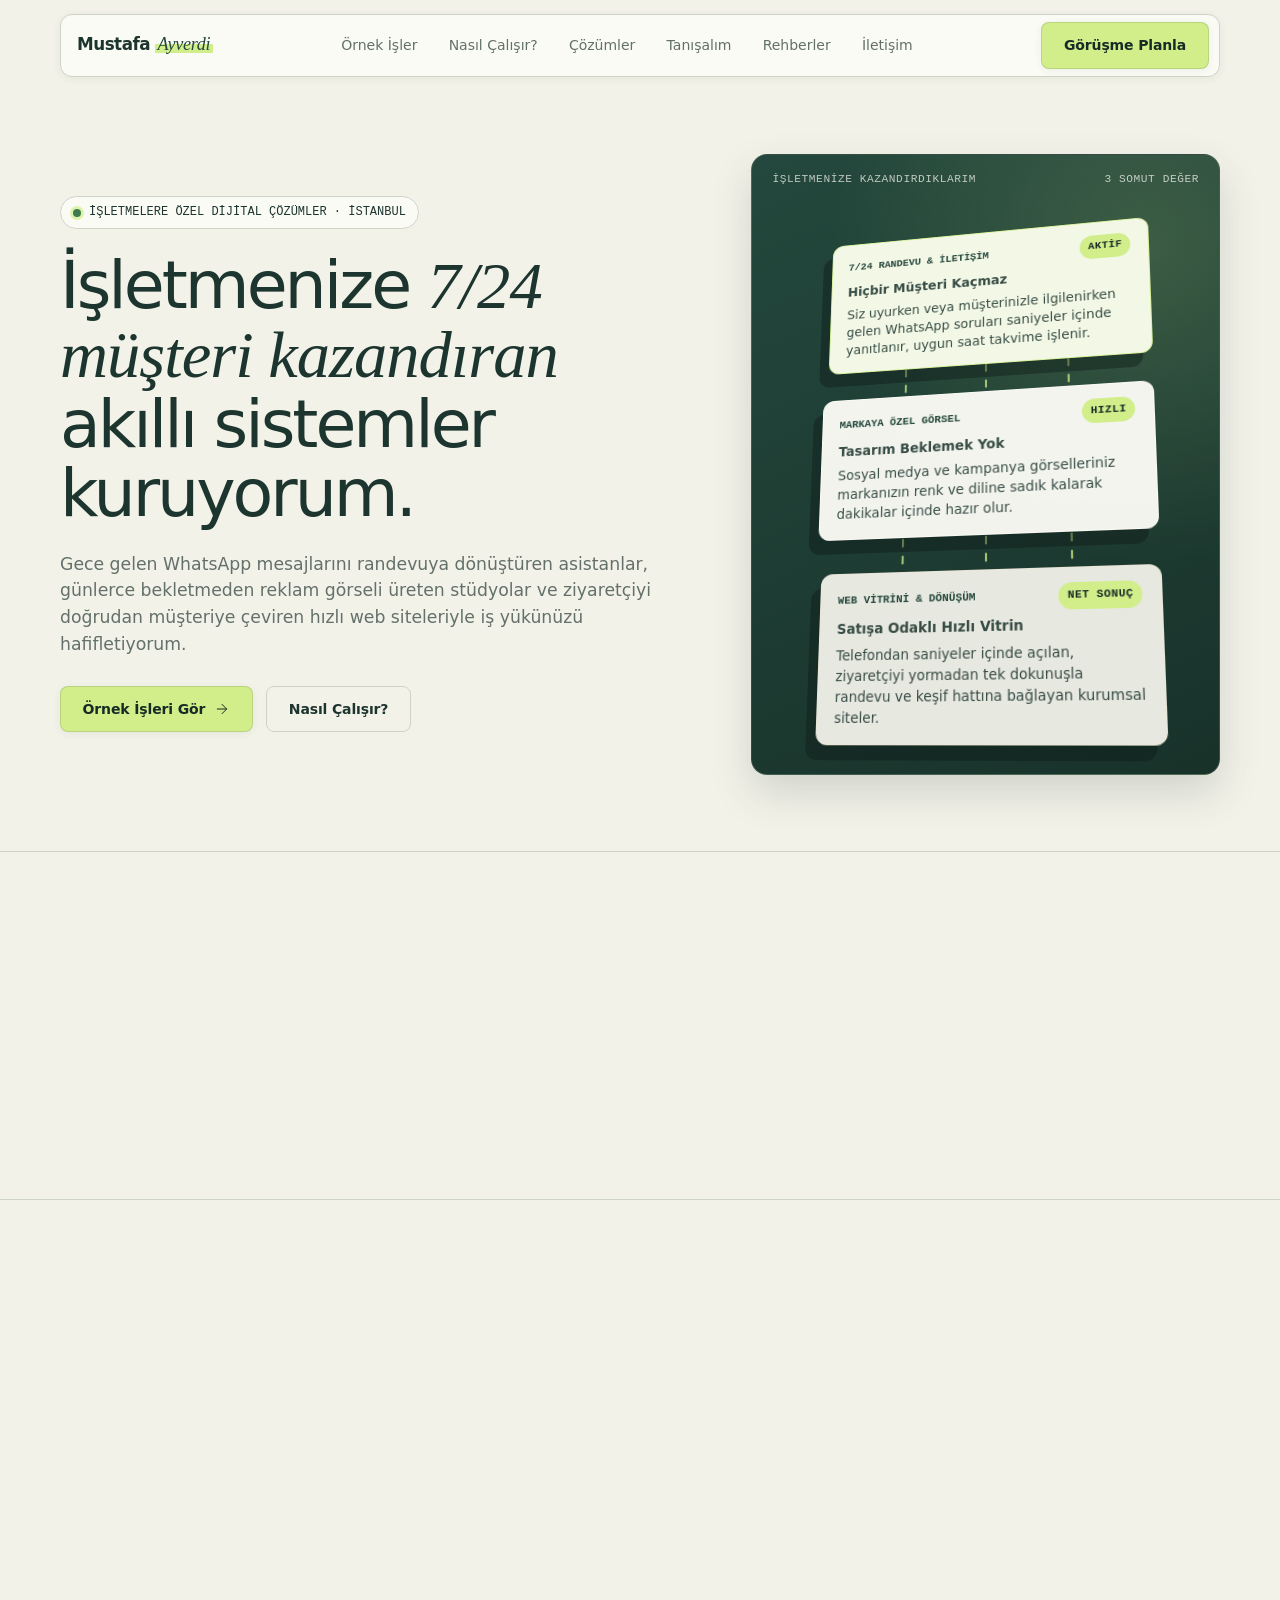
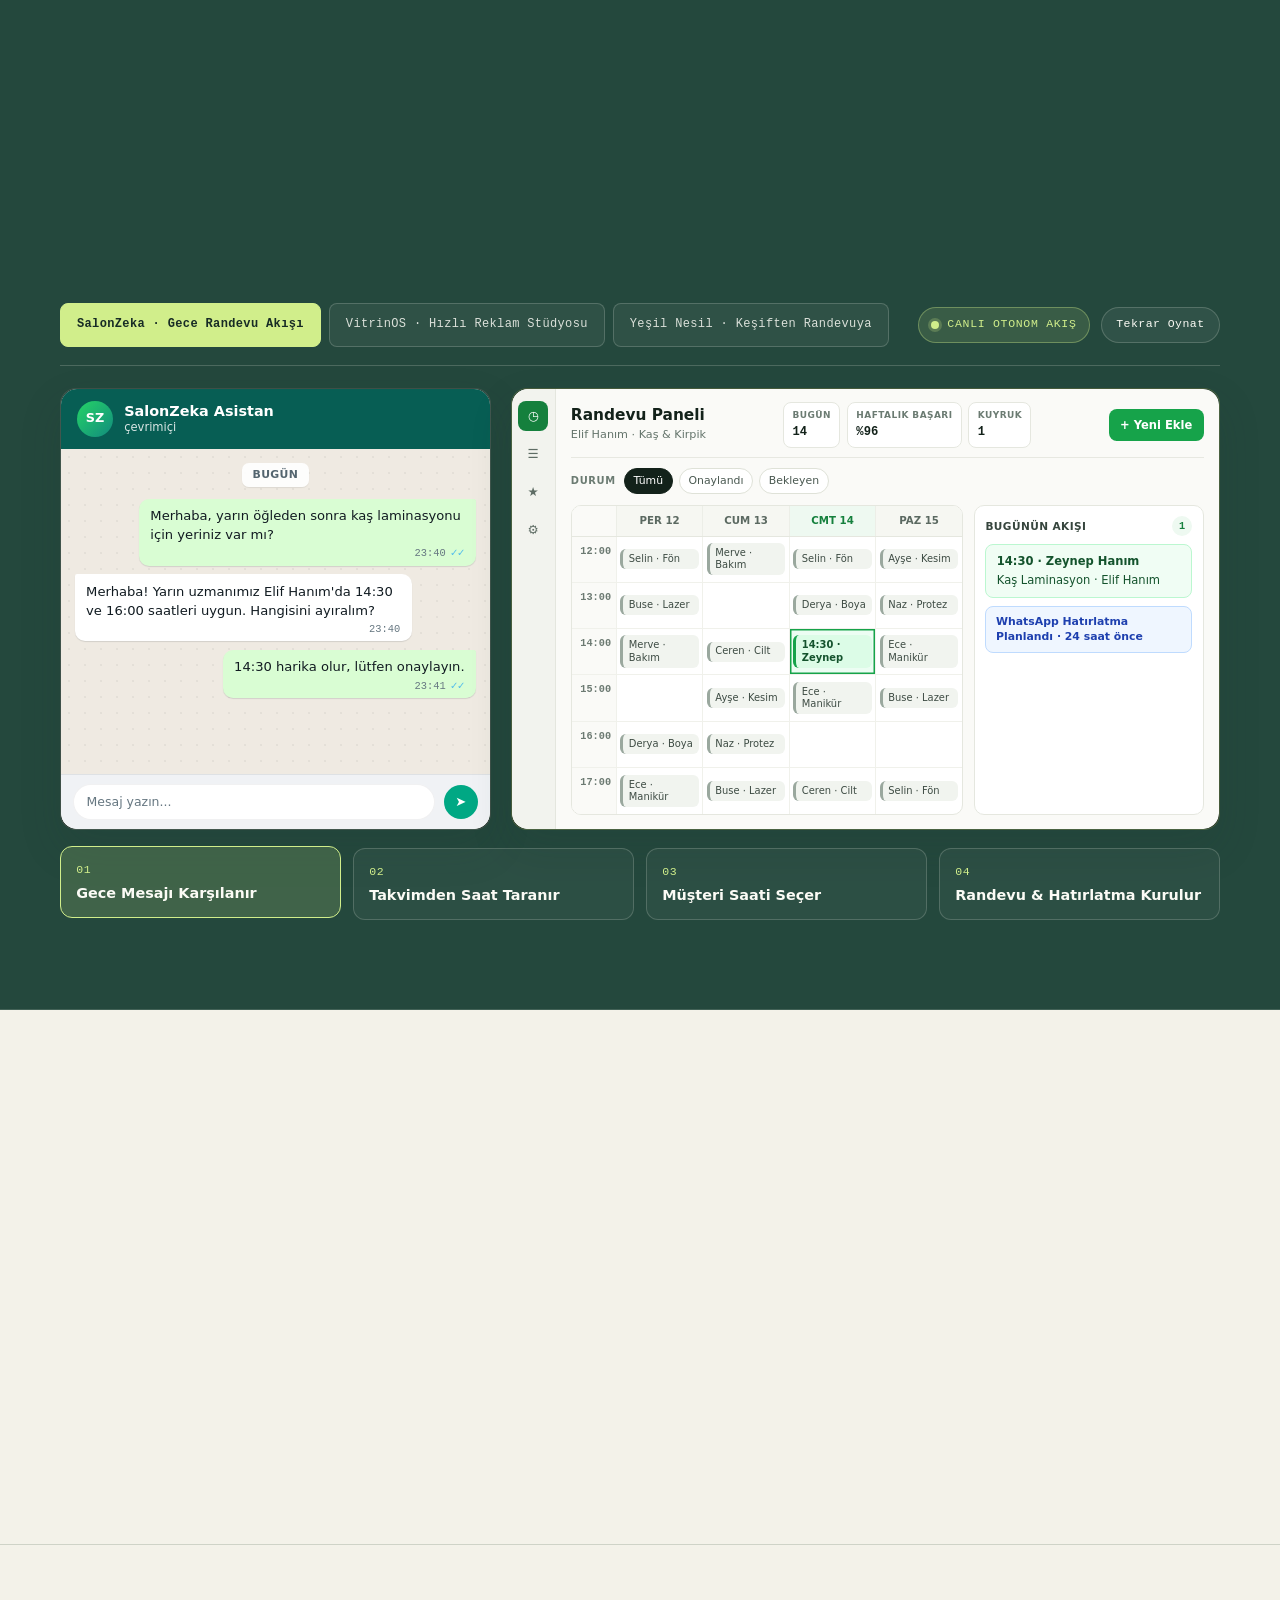
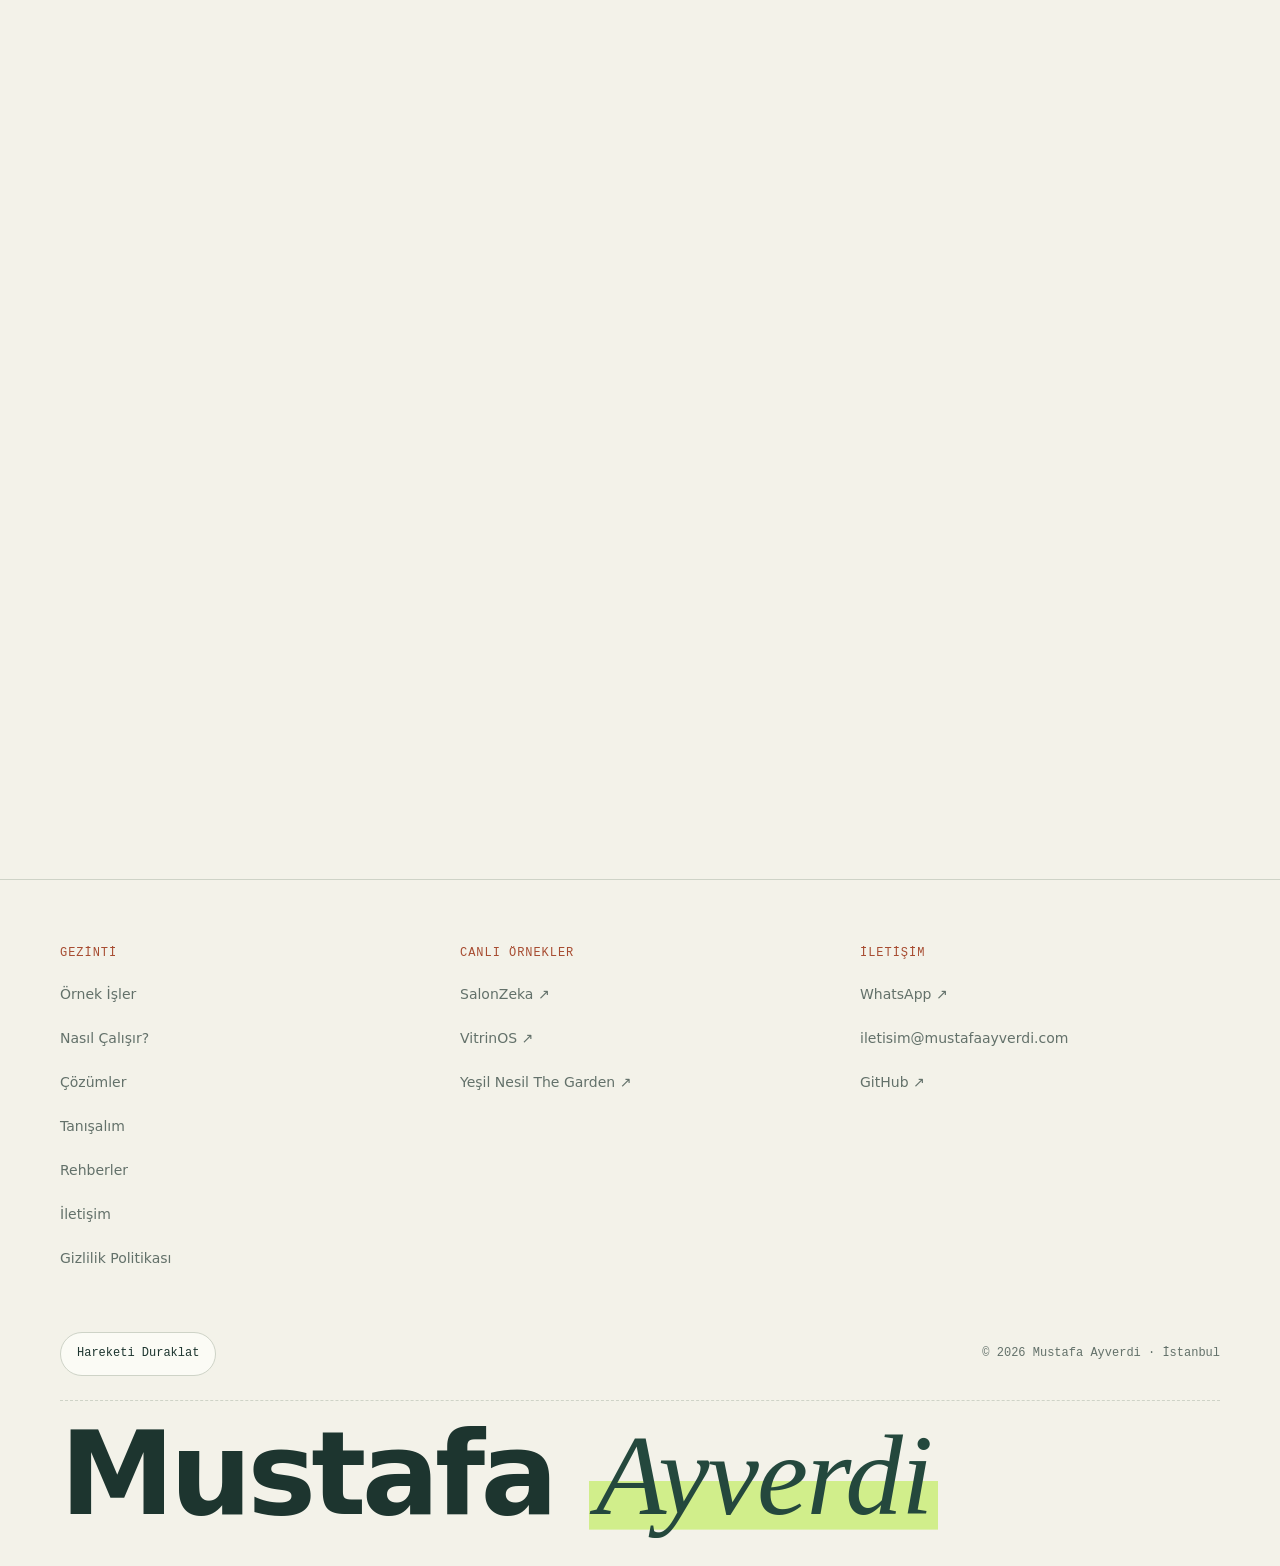
==== commit 61554b87: "feat: Meta işletme doğrulamasına hazırlık (iletişim, gizlilik, .com) - /iletisim: işletme adı, Salon" ====
--- a/index.html
+++ b/index.html
@@ -9,15 +9,15 @@
   <meta name="description" content="Kuaför, klinik, e-ticaret markası ve organizasyon mekânları için 7/24 çalışan WhatsApp randevu asistanları, marka görsel stüdyoları ve satış odaklı hızlı web siteleri.">
   <meta name="author" content="Mustafa Ayverdi">
   <meta name="theme-color" content="#f3f2e9">
-  <link rel="canonical" href="https://mustafaayverdi.dev/">
+  <link rel="canonical" href="https://mustafaayverdi.com/">
   <link rel="icon" href="./assets/img/favicon.svg" type="image/svg+xml">
 
   <meta property="og:type" content="website">
   <meta property="og:locale" content="tr_TR">
   <meta property="og:title" content="Mustafa Ayverdi — İşletmenize 7/24 Müşteri Kazandıran Akıllı Sistemler">
   <meta property="og:description" content="İşletmenizin mesajlarını cevapsız bırakmayan randevu asistanları, markanıza özel görsel stüdyoları ve müşteri getiren hızlı web vitrinleri.">
-  <meta property="og:url" content="https://mustafaayverdi.dev/">
-  <meta property="og:image" content="https://mustafaayverdi.dev/assets/img/salonzeka-scene.jpg">
+  <meta property="og:url" content="https://mustafaayverdi.com/">
+  <meta property="og:image" content="https://mustafaayverdi.com/assets/img/salonzeka-scene.jpg">
   <meta property="og:image:width" content="1200">
   <meta property="og:image:height" content="670">
   <meta property="og:image:alt" content="SalonZeka kullanan bir kuaför ve güzellik salonu işletme ortamı">
@@ -25,7 +25,7 @@
   <meta name="twitter:card" content="summary_large_image">
   <meta name="twitter:title" content="Mustafa Ayverdi — İşletmenize 7/24 Müşteri Kazandıran Akıllı Sistemler">
   <meta name="twitter:description" content="SalonZeka, VitrinOS ve Yeşil Nesil The Garden ile işletmelere zaman ve müşteri kazandıran gerçek çözümler.">
-  <meta name="twitter:image" content="https://mustafaayverdi.dev/assets/img/salonzeka-scene.jpg">
+  <meta name="twitter:image" content="https://mustafaayverdi.com/assets/img/salonzeka-scene.jpg">
   <meta name="twitter:image:alt" content="SalonZeka kullanan bir kuaför ve güzellik salonu işletme ortamı">
 
   <link rel="stylesheet" href="./css/main.css">
@@ -34,15 +34,20 @@
 <body itemscope itemtype="https://schema.org/Person">
   <meta itemprop="name" content="Mustafa Ayverdi">
   <meta itemprop="jobTitle" content="İşletmeler İçin Akıllı Sistemler ve Web Çözümleri">
-  <meta itemprop="email" content="locko6634@gmail.com">
+  <meta itemprop="email" content="iletisim@mustafaayverdi.com">
+  <meta itemprop="telephone" content="+905510653051">
   <link itemprop="sameAs" href="https://github.com/locko6634-mustafa">
+  <div itemprop="brand" itemscope itemtype="https://schema.org/Brand" hidden>
+    <meta itemprop="name" content="SalonZeka">
+    <link itemprop="url" href="https://randevu.n8n-mustafa.me/">
+  </div>
 
   <a class="skip-link" href="#main-content">İçeriğe geç</a>
 
   <header class="site-header">
     <div class="wrap">
       <nav class="nav-card" aria-label="Ana gezinme">
-        <a class="brand" href="./index.html" aria-label="Mustafa Ayverdi ana sayfa">
+        <a class="brand" href="./" aria-label="Mustafa Ayverdi ana sayfa">
           <span class="brand-name">Mustafa <em>Ayverdi</em></span>
         </a>
 
@@ -51,7 +56,8 @@
           <a href="#simulator">Nasıl Çalışır?</a>
           <a href="#cozumler">Çözümler</a>
           <a href="#tanisalim">Tanışalım</a>
-          <a href="./notlar/index.html">Rehberler</a>
+          <a href="./notlar/">Rehberler</a>
+          <a href="./iletisim">İletişim</a>
         </div>
 
         <div class="nav-actions">
@@ -80,7 +86,8 @@
         <a href="#simulator">Nasıl Çalışır?</a>
         <a href="#cozumler">Çözümler</a>
         <a href="#tanisalim">Tanışalım</a>
-        <a href="./notlar/index.html">Rehberler</a>
+        <a href="./notlar/">Rehberler</a>
+        <a href="./iletisim">İletişim</a>
         <a href="#sss">SSS</a>
         <a class="btn btn-lime" href="#iletisim">Görüşme Planla</a>
       </div>
@@ -203,6 +210,7 @@
                 <span class="tag">RANDEVU PANELİ</span>
               </div>
               <h3>SalonZeka — 7/24 WhatsApp Randevu &amp; İşletme Asistanı</h3>
+              <p class="case-owner">SalonZeka'yı ben geliştirdim ve işletmelere doğrudan ben sunuyorum.</p>
               <p>
                 <strong>Ne İşe Yarar?</strong> WhatsApp'tan gelen randevu taleplerini gece gündüz yanıtlayan, boş saatleri kontrol edip çakışmasız randevu oluşturan akıllı işletme sistemi.
               </p>
@@ -211,7 +219,7 @@
                 <li><strong>Tek Ekrandan Takip:</strong> Sürükle-bırak takvim, müşteri geçmişi ve günlük ciro tek panelde.</li>
               </ul>
               <div class="case-actions">
-                <a class="btn btn-ink" href="./projeler/salonzeka.html">Detayları İncele</a>
+                <a class="btn btn-ink" href="./projeler/salonzeka">Detayları İncele</a>
                 <a class="btn btn-outline" href="https://randevu.n8n-mustafa.me/" target="_blank" rel="noopener noreferrer">Canlı Sistemi Aç ↗</a>
               </div>
             </div>
@@ -257,7 +265,7 @@
                 <li><strong>Marka Koruması:</strong> Renk paleti, dil ve tüm mecra boyutları (Post, Story, Banner) tek tıkla çıkar.</li>
               </ul>
               <div class="case-actions">
-                <a class="btn btn-ink" href="./projeler/vitrinos.html">Detayları İncele</a>
+                <a class="btn btn-ink" href="./projeler/vitrinos">Detayları İncele</a>
                 <a class="btn btn-outline" href="https://vitrinos.n8n-mustafa.me/" target="_blank" rel="noopener noreferrer">Canlı Ortamı Gör ↗</a>
               </div>
             </div>
@@ -303,7 +311,7 @@
                 <li><strong>Form Yorgunluğu Yok:</strong> Seçilen bahçe ve tarih bilgisi doğrudan hazır WhatsApp mesajına dönüşür.</li>
               </ul>
               <div class="case-actions">
-                <a class="btn btn-ink" href="./projeler/yesil-nesil.html">Detayları İncele</a>
+                <a class="btn btn-ink" href="./projeler/yesil-nesil">Detayları İncele</a>
                 <a class="btn btn-outline" href="https://yesilnesilthegarden.com/" target="_blank" rel="noopener noreferrer">Siteyi Ziyaret Et ↗</a>
               </div>
             </div>
@@ -664,7 +672,7 @@
     <section id="tanisalim" class="section-block section-border" aria-labelledby="about-title">
       <div class="wrap about-grid">
         <aside class="monogram-card" data-reveal>
-          <div class="monogram-glyph" aria-hidden="true"><span>M<em>a</em></span></div>
+          <svg class="monogram-glyph" viewBox="0 10 64 47" width="128" height="94" aria-hidden="true" focusable="false"><rect class="monogram-stripe" x="0" y="36" width="64" height="20" rx="4"/><path class="monogram-letters" d="M18.69 51.45Q18.41 51.45 18.19 51.28Q17.97 51.12 17.97 50.56L17.41 16.86Q17.41 16.48 17.17 16.48Q16.92 16.48 16.81 16.81L8.69 47.25Q8.3 48.8 8.66 49.6Q9.02 50.4 10.34 50.62L11.01 50.73Q11.67 50.78 11.67 51.34Q11.67 52 10.62 52H2.83Q2 52 2 51.45Q2 50.84 2.88 50.73L3.66 50.62Q5.15 50.4 5.87 49.6Q6.59 48.8 6.97 47.25L15.31 15.87Q15.59 14.71 15.31 14.32Q15.04 13.93 13.82 13.71L12.88 13.55Q12 13.38 12 12.83Q12 12.22 12.99 12.22H19.62Q21.23 12.22 21.23 13.88L21.56 41.34Q21.56 41.72 21.81 41.75Q22.06 41.78 22.22 41.45L35.59 13.6Q36.25 12.22 37.69 12.22H44.38Q45.04 12.22 45.04 12.77Q45.04 13.33 44.1 13.49L42.77 13.71Q41.56 13.93 41.12 14.32Q40.67 14.71 40.4 15.87L33.99 48.35Q33.77 49.51 34.02 49.9Q34.27 50.29 35.37 50.51L36.31 50.67Q36.86 50.73 37.03 50.92Q37.19 51.12 37.19 51.34Q37.19 52 36.2 52H26.36Q25.59 52 25.59 51.45Q25.59 50.9 26.48 50.73L27.8 50.51Q29.02 50.29 29.49 49.9Q29.96 49.51 30.18 48.35L36.42 17.03Q36.53 16.64 36.25 16.56Q35.98 16.48 35.81 16.81L19.68 50.56Q19.46 51.12 19.21 51.28Q18.96 51.45 18.69 51.45ZM35.48 52Q34.82 52 34.82 51.45Q34.82 50.95 35.7 50.73L36.59 50.56Q37.69 50.34 38.49 49.49Q39.29 48.63 40.01 47.08L56.53 12.55Q56.81 12 57.08 11.83Q57.36 11.67 57.58 11.67Q57.86 11.67 58.05 11.83Q58.24 12 58.24 12.55L58.85 47.58Q58.91 49.13 59.24 49.71Q59.57 50.29 60.62 50.56L61.34 50.73Q62 50.9 62 51.39Q62 52 61.06 52H51.94Q51.23 52 51.23 51.45Q51.23 50.84 52.33 50.73L53.44 50.62Q54.38 50.51 54.73 50.01Q55.09 49.51 55.09 48.3L54.98 39.73Q54.98 38.3 53.49 38.3H47.58Q46.14 38.3 45.43 39.73L41.83 47.14Q40.34 50.29 42.83 50.62L43.6 50.73Q44.43 50.84 44.43 51.39Q44.43 52 43.49 52ZM47.8 36.64H53.99Q54.93 36.64 54.93 35.7L54.82 20.62H54.54L47.3 35.7Q47.08 36.09 47.25 36.36Q47.41 36.64 47.8 36.64Z"/></svg>
           <p class="mono monogram-caption">MUSTAFA AYVERDİ · İSTANBUL</p>
           <div class="tag-row">
             <span class="tag">İstanbul Merkezli</span>
@@ -679,6 +687,9 @@
           <h2 id="about-title">Karmaşık teknolojiyi değil, <em>işinizi kolaylaştıran</em> sonucu teslim ediyorum.</h2>
           <p>
             Merhaba, ben Mustafa Ayverdi. İşletme sahipleriyle konuşurken en sık duyduğum şey aynı: "Müşteriye yetişemiyoruz, mesajlar kayboluyor, web sitemiz var ama bize iş getirmiyor."
+          </p>
+          <p>
+            Bu yüzden <strong>SalonZeka</strong>'yı geliştirdim: kuaför, güzellik merkezi ve klinikler için 7/24 WhatsApp randevu asistanı. SalonZeka'nın geliştiricisi ve sağlayıcısı benim; kurulumdan desteğe kadar doğrudan muhatabınız da benim.
           </p>
           <p>
             Benim işim size anlaşılmaz teknik terimler anlatmak değil; işletmenizin günlük akışını inceleyip gerçekten işinize yarayacak, sizin ve ekibinizin rahatça kullanacağı sistemleri baştan sona kurup çalışır halde teslim etmek.
@@ -706,29 +717,29 @@
             <p class="mono section-fig">İŞLETME REHBERLERİ</p>
             <h2 id="notes-title">İşletmenizi büyütecek <em>pratik</em> rehberler.</h2>
           </div>
-          <a class="text-link" href="./notlar/index.html">Tüm Rehberleri Gör →</a>
+          <a class="text-link" href="./notlar/">Tüm Rehberleri Gör →</a>
         </header>
 
         <div class="notes-list" data-reveal>
-          <a class="note-row" href="./notlar/multi-tenant-whatsapp-ai.html">
+          <a class="note-row" href="./notlar/multi-tenant-whatsapp-ai">
             <span class="mono note-cat">RANDEVU &amp; WHATSAPP</span>
             <span class="note-title">İşletmeniz Kapalıyken Bile WhatsApp'tan Randevu Nasıl Alınır?</span>
             <span class="mono note-meta">4 dk okuma →</span>
           </a>
 
-          <a class="note-row" href="./notlar/vitrinos-sse-ve-migration-gate.html">
+          <a class="note-row" href="./notlar/vitrinos-sse-ve-migration-gate">
             <span class="mono note-cat">REKLAM &amp; GÖRSEL</span>
             <span class="note-title">Sosyal Medya Görselleri İçin Günlerce Tasarımcı Beklemeye Son</span>
             <span class="mono note-meta">4 dk okuma →</span>
           </a>
 
-          <a class="note-row" href="./notlar/sifir-bagimlilik-csp-seo.html">
+          <a class="note-row" href="./notlar/sifir-bagimlilik-csp-seo">
             <span class="mono note-cat">WEB &amp; MÜŞTERİ</span>
             <span class="note-title">Web Siteniz Sadece Güzel Değil, Müşteri Getiren Bir Vitrin Olmalı</span>
             <span class="mono note-meta">4 dk okuma →</span>
           </a>
 
-          <a class="note-row" href="./notlar/vanilla-es-modules-neden.html">
+          <a class="note-row" href="./notlar/vanilla-es-modules-neden">
             <span class="mono note-cat">HIZ &amp; DÖNÜŞÜM</span>
             <span class="note-title">Yavaş Açılan Web Siteleri Neden Müşteri Kaybettirir?</span>
             <span class="mono note-meta">3 dk okuma →</span>
@@ -818,7 +829,7 @@
             <a class="btn btn-lime" href="https://wa.me/905510653051" target="_blank" rel="noopener noreferrer">
               WhatsApp'tan Yaz ↗
             </a>
-            <a class="btn btn-outline-light" href="mailto:locko6634@gmail.com">
+            <a class="btn btn-outline-light" href="mailto:iletisim@mustafaayverdi.com">
               E-posta Gönder
             </a>
           </div>
@@ -837,7 +848,9 @@
             <li><a href="#simulator">Nasıl Çalışır?</a></li>
             <li><a href="#cozumler">Çözümler</a></li>
             <li><a href="#tanisalim">Tanışalım</a></li>
-            <li><a href="./notlar/index.html">Rehberler</a></li>
+            <li><a href="./notlar/">Rehberler</a></li>
+            <li><a href="./iletisim">İletişim</a></li>
+            <li><a href="./gizlilik">Gizlilik Politikası</a></li>
           </ul>
         </div>
 
@@ -854,7 +867,7 @@
           <p class="mono footer-label">İLETİŞİM</p>
           <ul>
             <li><a href="https://wa.me/905510653051" target="_blank" rel="noopener noreferrer">WhatsApp ↗</a></li>
-            <li><a href="mailto:locko6634@gmail.com">locko6634@gmail.com</a></li>
+            <li><a href="mailto:iletisim@mustafaayverdi.com">iletisim@mustafaayverdi.com</a></li>
             <li><a href="https://github.com/locko6634-mustafa" target="_blank" rel="noopener noreferrer">GitHub ↗</a></li>
           </ul>
         </div>
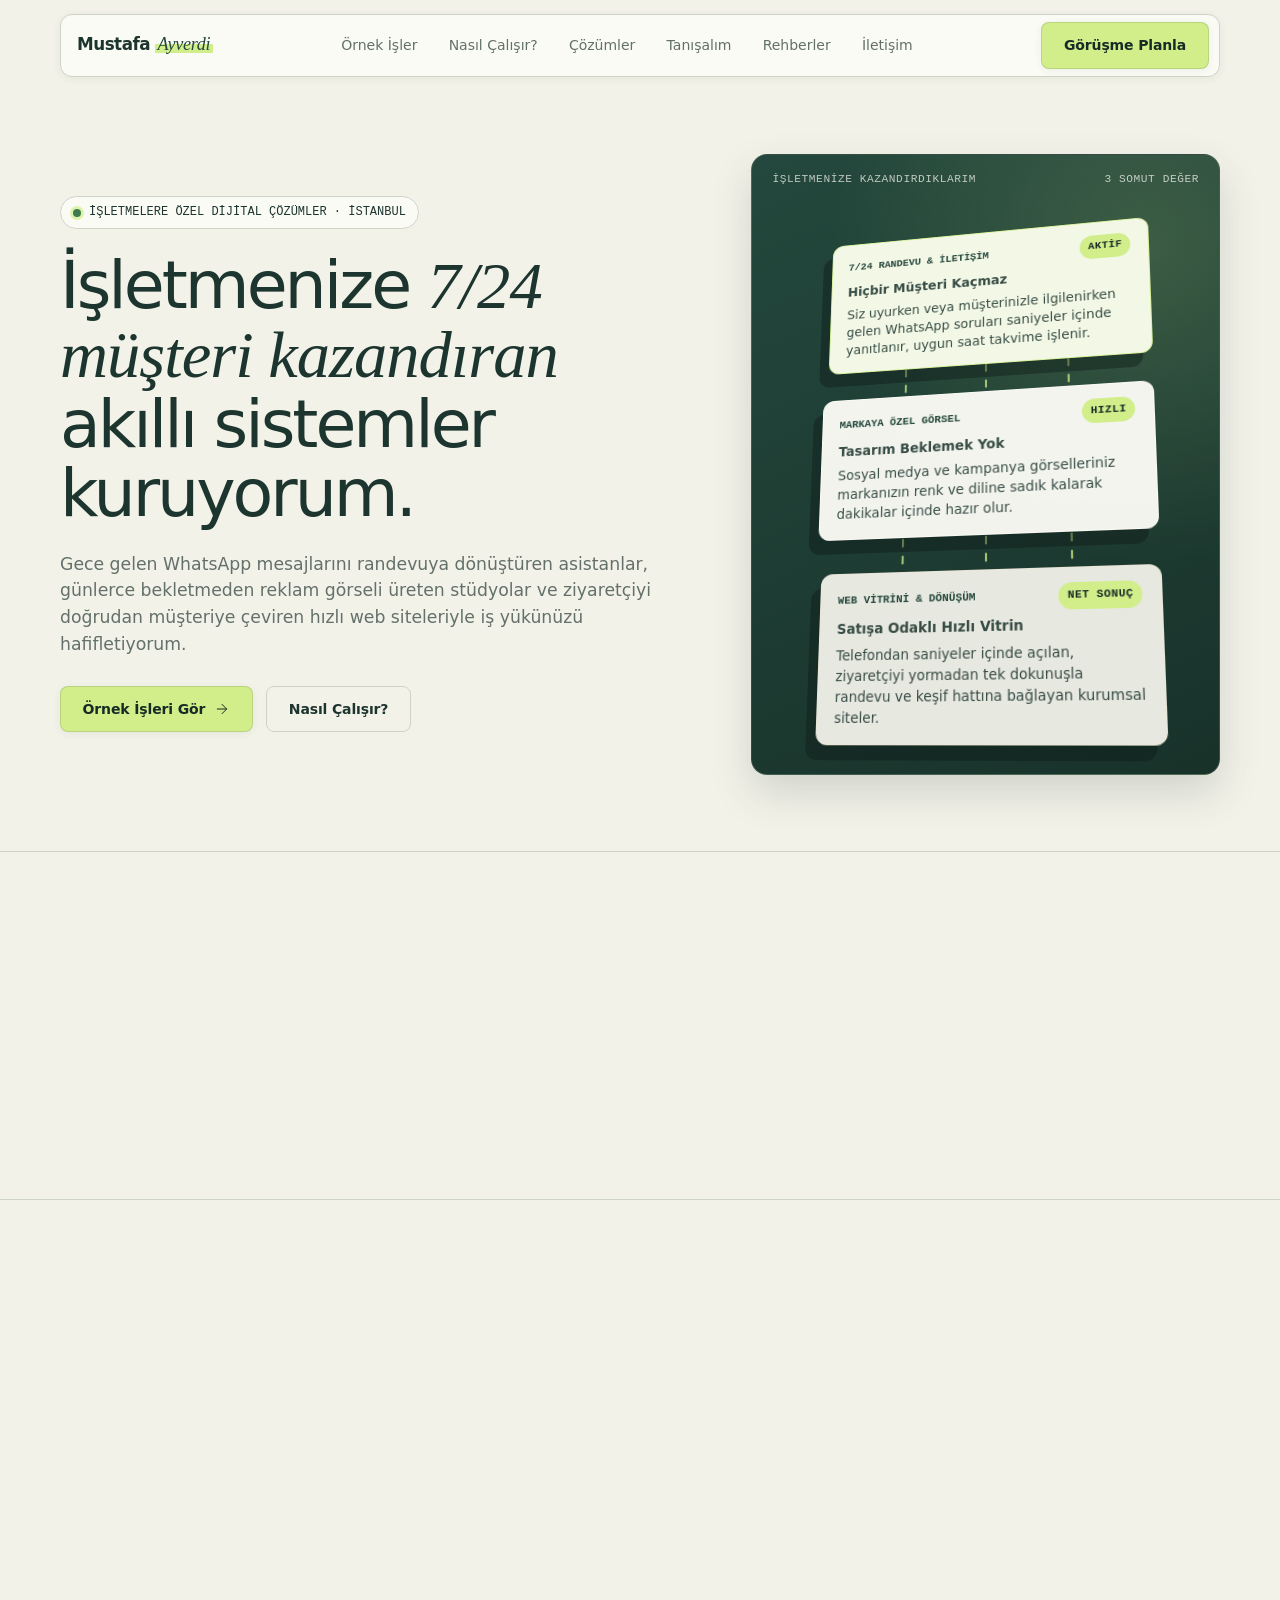
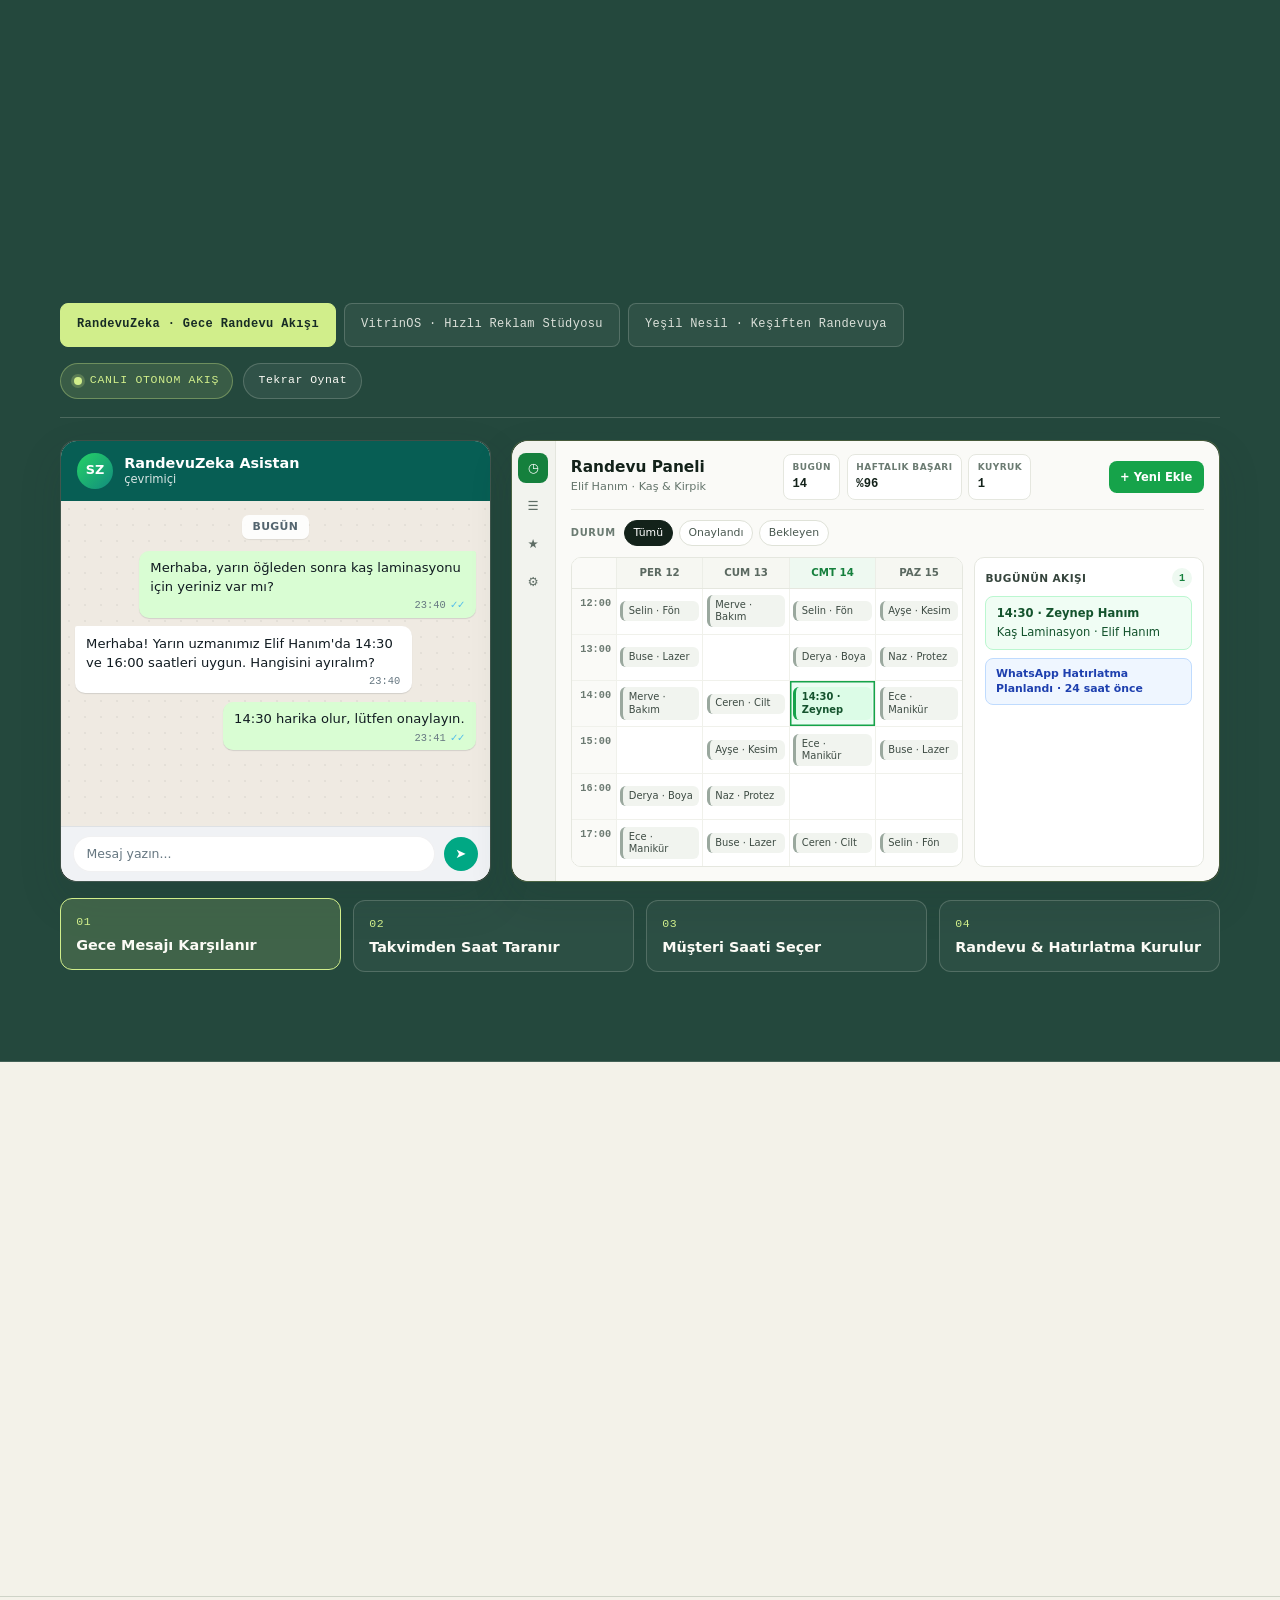
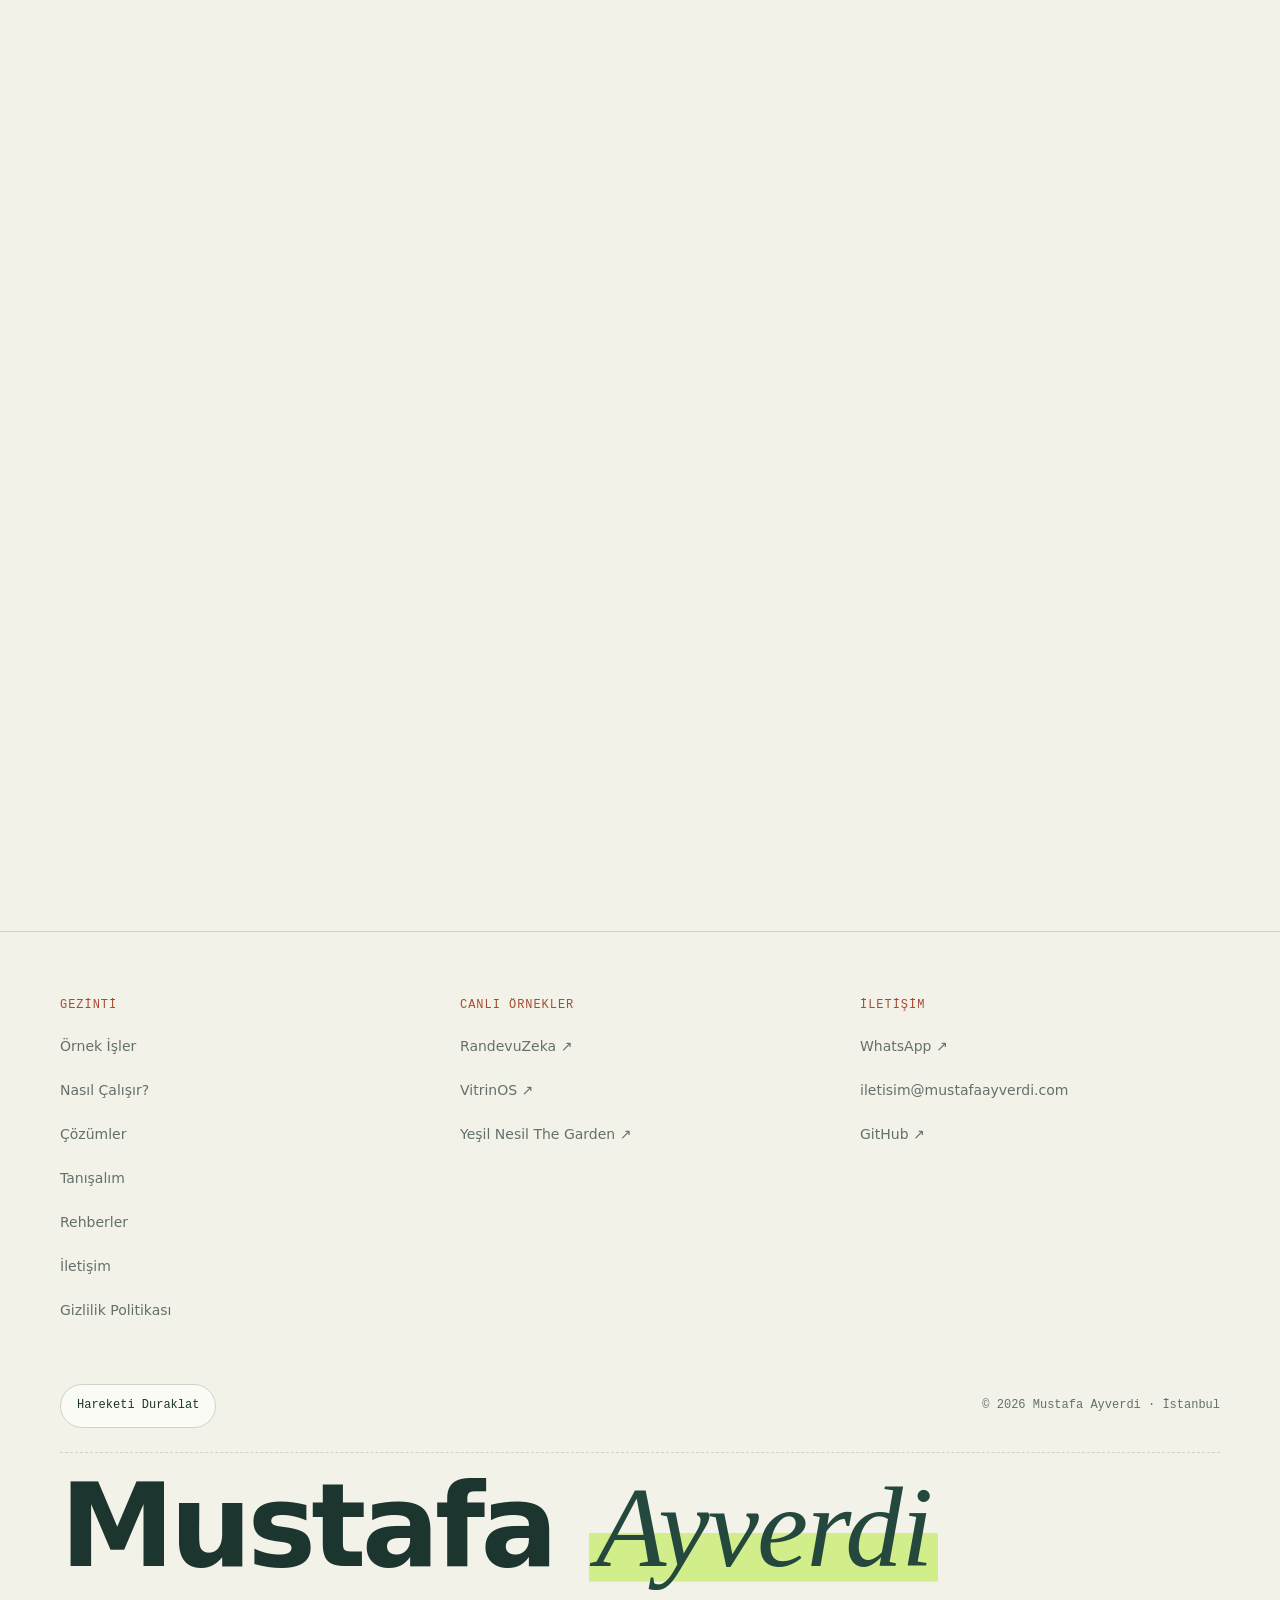
==== commit de2a9464: "Ürün adını SalonZeka'dan RandevuZeka'ya çevir SEO gerekçesiyle marka adı değişti; proje sayfası proj" ====
--- a/index.html
+++ b/index.html
@@ -17,16 +17,16 @@
   <meta property="og:title" content="Mustafa Ayverdi — İşletmenize 7/24 Müşteri Kazandıran Akıllı Sistemler">
   <meta property="og:description" content="İşletmenizin mesajlarını cevapsız bırakmayan randevu asistanları, markanıza özel görsel stüdyoları ve müşteri getiren hızlı web vitrinleri.">
   <meta property="og:url" content="https://mustafaayverdi.com/">
-  <meta property="og:image" content="https://mustafaayverdi.com/assets/img/salonzeka-scene.jpg">
+  <meta property="og:image" content="https://mustafaayverdi.com/assets/img/og-ana-sayfa.jpg">
   <meta property="og:image:width" content="1200">
-  <meta property="og:image:height" content="670">
-  <meta property="og:image:alt" content="SalonZeka kullanan bir kuaför ve güzellik salonu işletme ortamı">
+  <meta property="og:image:height" content="630">
+  <meta property="og:image:alt" content="mustafaayverdi.com ana sayfası: İşletmenize 7/24 müşteri kazandıran akıllı sistemler">
 
   <meta name="twitter:card" content="summary_large_image">
   <meta name="twitter:title" content="Mustafa Ayverdi — İşletmenize 7/24 Müşteri Kazandıran Akıllı Sistemler">
-  <meta name="twitter:description" content="SalonZeka, VitrinOS ve Yeşil Nesil The Garden ile işletmelere zaman ve müşteri kazandıran gerçek çözümler.">
-  <meta name="twitter:image" content="https://mustafaayverdi.com/assets/img/salonzeka-scene.jpg">
-  <meta name="twitter:image:alt" content="SalonZeka kullanan bir kuaför ve güzellik salonu işletme ortamı">
+  <meta name="twitter:description" content="RandevuZeka, VitrinOS ve Yeşil Nesil The Garden ile işletmelere zaman ve müşteri kazandıran gerçek çözümler.">
+  <meta name="twitter:image" content="https://mustafaayverdi.com/assets/img/og-ana-sayfa.jpg">
+  <meta name="twitter:image:alt" content="mustafaayverdi.com ana sayfası: İşletmenize 7/24 müşteri kazandıran akıllı sistemler">
 
   <link rel="stylesheet" href="./css/main.css">
   <script type="module" src="./js/main.js"></script>
@@ -38,7 +38,7 @@
   <meta itemprop="telephone" content="+905510653051">
   <link itemprop="sameAs" href="https://github.com/locko6634-mustafa">
   <div itemprop="brand" itemscope itemtype="https://schema.org/Brand" hidden>
-    <meta itemprop="name" content="SalonZeka">
+    <meta itemprop="name" content="RandevuZeka">
     <link itemprop="url" href="https://randevu.n8n-mustafa.me/">
   </div>
 
@@ -209,8 +209,8 @@
                 <span class="tag">WHATSAPP ASİSTANI</span>
                 <span class="tag">RANDEVU PANELİ</span>
               </div>
-              <h3>SalonZeka — 7/24 WhatsApp Randevu &amp; İşletme Asistanı</h3>
-              <p class="case-owner">SalonZeka'yı ben geliştirdim ve işletmelere doğrudan ben sunuyorum.</p>
+              <h3>RandevuZeka — 7/24 WhatsApp Randevu &amp; İşletme Asistanı</h3>
+              <p class="case-owner">RandevuZeka'yı ben geliştirdim ve işletmelere doğrudan ben sunuyorum.</p>
               <p>
                 <strong>Ne İşe Yarar?</strong> WhatsApp'tan gelen randevu taleplerini gece gündüz yanıtlayan, boş saatleri kontrol edip çakışmasız randevu oluşturan akıllı işletme sistemi.
               </p>
@@ -219,16 +219,16 @@
                 <li><strong>Tek Ekrandan Takip:</strong> Sürükle-bırak takvim, müşteri geçmişi ve günlük ciro tek panelde.</li>
               </ul>
               <div class="case-actions">
-                <a class="btn btn-ink" href="./projeler/salonzeka">Detayları İncele</a>
+                <a class="btn btn-ink" href="./projeler/randevuzeka">Detayları İncele</a>
                 <a class="btn btn-outline" href="https://randevu.n8n-mustafa.me/" target="_blank" rel="noopener noreferrer">Canlı Sistemi Aç ↗</a>
               </div>
             </div>
 
-            <aside class="case-preview" aria-label="SalonZeka kullanım ortamı ve canlı arayüz önizlemesi">
+            <aside class="case-preview" aria-label="RandevuZeka kullanım ortamı ve canlı arayüz önizlemesi">
               <figure class="case-visual-frame">
                 <img
                   class="case-visual-img"
-                  src="./assets/img/salonzeka-scene.webp"
+                  src="./assets/img/randevuzeka-scene.webp"
                   alt="Modern bir kuaför ve güzellik salonunda WhatsApp üzerinden randevu yöneten işletme ortamı"
                   width="1280"
                   height="720"
@@ -237,8 +237,8 @@
                 <figcaption class="case-visual-caption">
                   <img
                     class="case-real-thumb"
-                    src="./assets/img/salonzeka-real.webp"
-                    alt="SalonZeka canlı randevu takvimi yönetim ekranı"
+                    src="./assets/img/randevuzeka-real.webp"
+                    alt="RandevuZeka canlı randevu takvimi yönetim ekranı"
                     width="160"
                     height="90"
                     loading="lazy"
@@ -358,8 +358,8 @@
 
         <div class="sim-controls">
           <div class="sim-tabs" role="tablist" aria-label="Örnek senaryo seçimi">
-            <button type="button" class="sim-tab is-active" role="tab" aria-selected="true" aria-controls="sim-panel" data-sim-tab="salonzeka">
-              SalonZeka · Gece Randevu Akışı
+            <button type="button" class="sim-tab is-active" role="tab" aria-selected="true" aria-controls="sim-panel" data-sim-tab="randevuzeka">
+              RandevuZeka · Gece Randevu Akışı
             </button>
             <button type="button" class="sim-tab" role="tab" aria-selected="false" aria-controls="sim-panel" data-sim-tab="vitrinos">
               VitrinOS · Hızlı Reklam Stüdyosu
@@ -384,7 +384,7 @@
               <div class="sim-wa-header">
                 <div class="sim-wa-avatar" aria-hidden="true">SZ</div>
                 <div class="sim-wa-head-info">
-                  <span class="sim-wa-title">SalonZeka Asistan</span>
+                  <span class="sim-wa-title">RandevuZeka Asistan</span>
                   <span class="sim-wa-status">çevrimiçi</span>
                 </div>
               </div>
@@ -689,7 +689,7 @@
             Merhaba, ben Mustafa Ayverdi. İşletme sahipleriyle konuşurken en sık duyduğum şey aynı: "Müşteriye yetişemiyoruz, mesajlar kayboluyor, web sitemiz var ama bize iş getirmiyor."
           </p>
           <p>
-            Bu yüzden <strong>SalonZeka</strong>'yı geliştirdim: kuaför, güzellik merkezi ve klinikler için 7/24 WhatsApp randevu asistanı. SalonZeka'nın geliştiricisi ve sağlayıcısı benim; kurulumdan desteğe kadar doğrudan muhatabınız da benim.
+            Bu yüzden <strong>RandevuZeka</strong>'yı geliştirdim: kuaför, güzellik merkezi ve klinikler için 7/24 WhatsApp randevu asistanı. RandevuZeka'nın geliştiricisi ve sağlayıcısı benim; kurulumdan desteğe kadar doğrudan muhatabınız da benim.
           </p>
           <p>
             Benim işim size anlaşılmaz teknik terimler anlatmak değil; işletmenizin günlük akışını inceleyip gerçekten işinize yarayacak, sizin ve ekibinizin rahatça kullanacağı sistemleri baştan sona kurup çalışır halde teslim etmek.
@@ -857,7 +857,7 @@
         <div class="footer-col">
           <p class="mono footer-label">CANLI ÖRNEKLER</p>
           <ul>
-            <li><a href="https://randevu.n8n-mustafa.me/" target="_blank" rel="noopener noreferrer">SalonZeka ↗</a></li>
+            <li><a href="https://randevu.n8n-mustafa.me/" target="_blank" rel="noopener noreferrer">RandevuZeka ↗</a></li>
             <li><a href="https://vitrinos.n8n-mustafa.me/" target="_blank" rel="noopener noreferrer">VitrinOS ↗</a></li>
             <li><a href="https://yesilnesilthegarden.com/" target="_blank" rel="noopener noreferrer">Yeşil Nesil The Garden ↗</a></li>
           </ul>
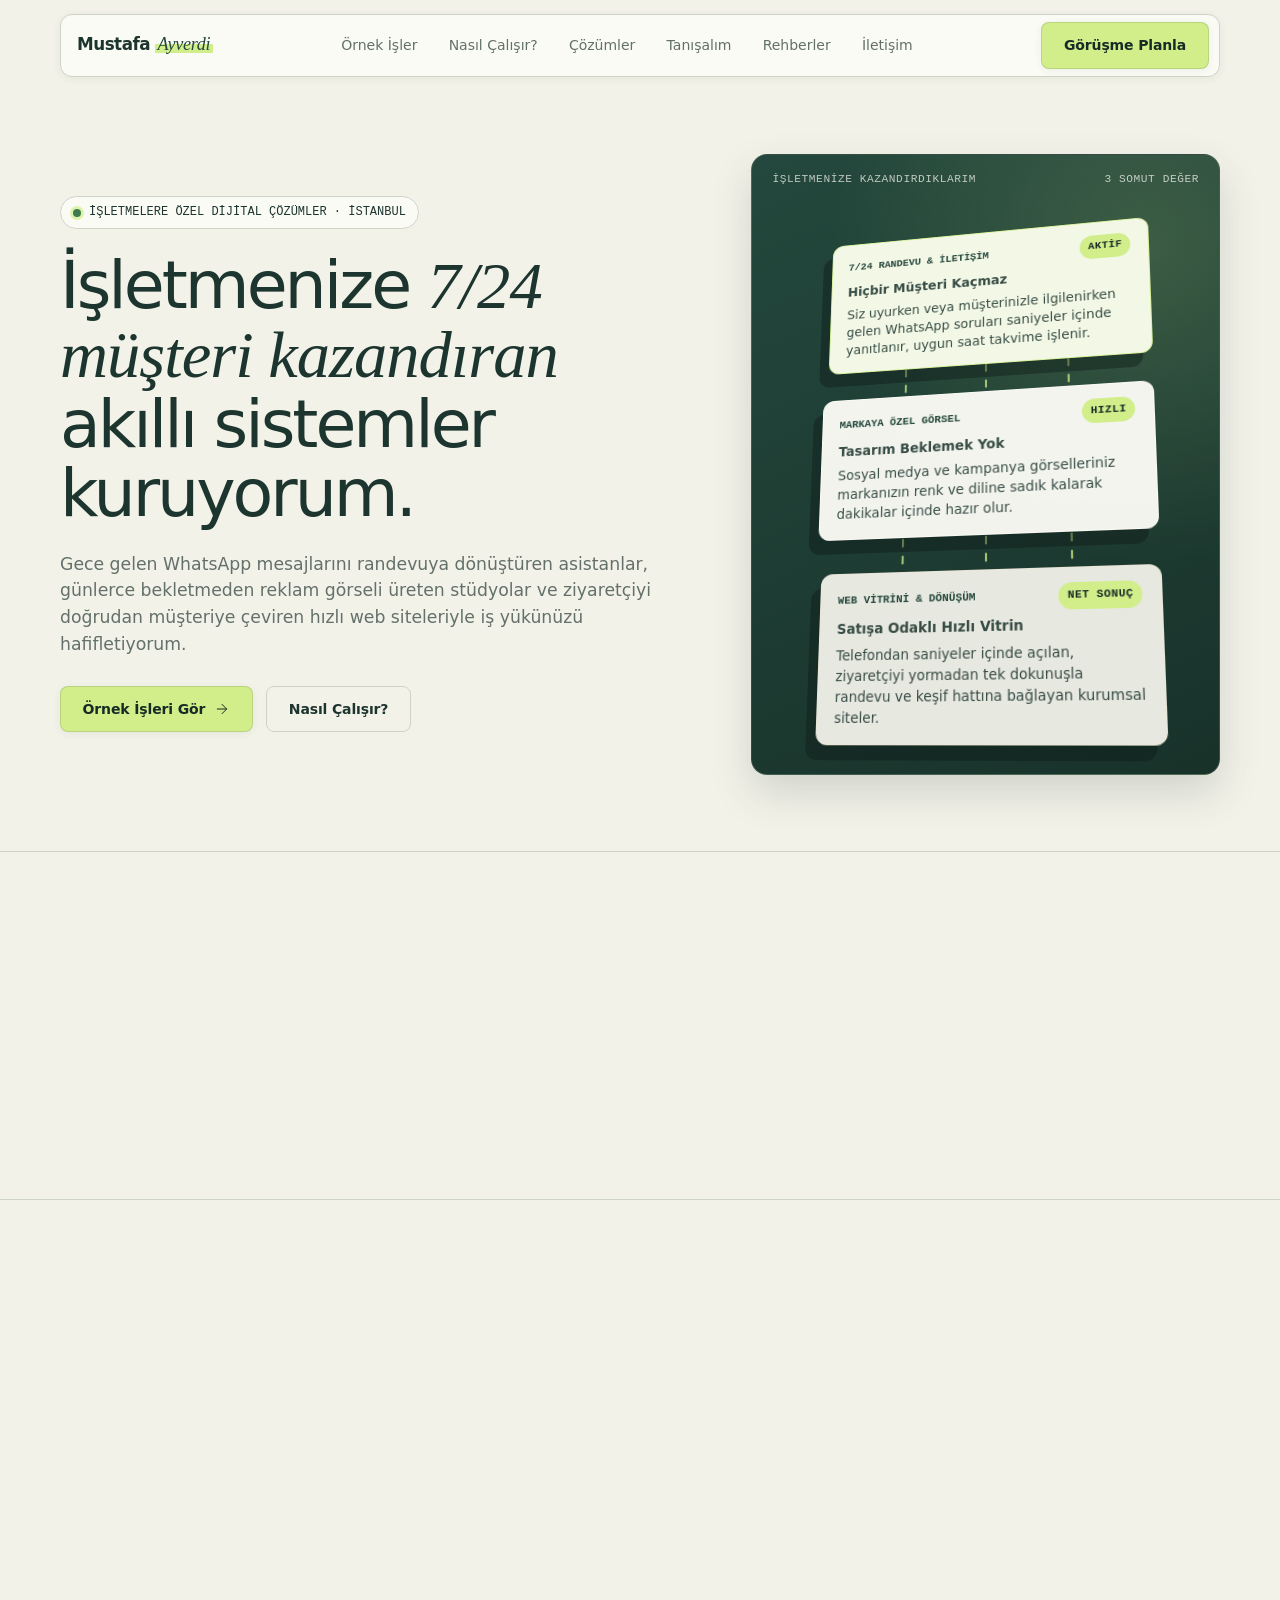
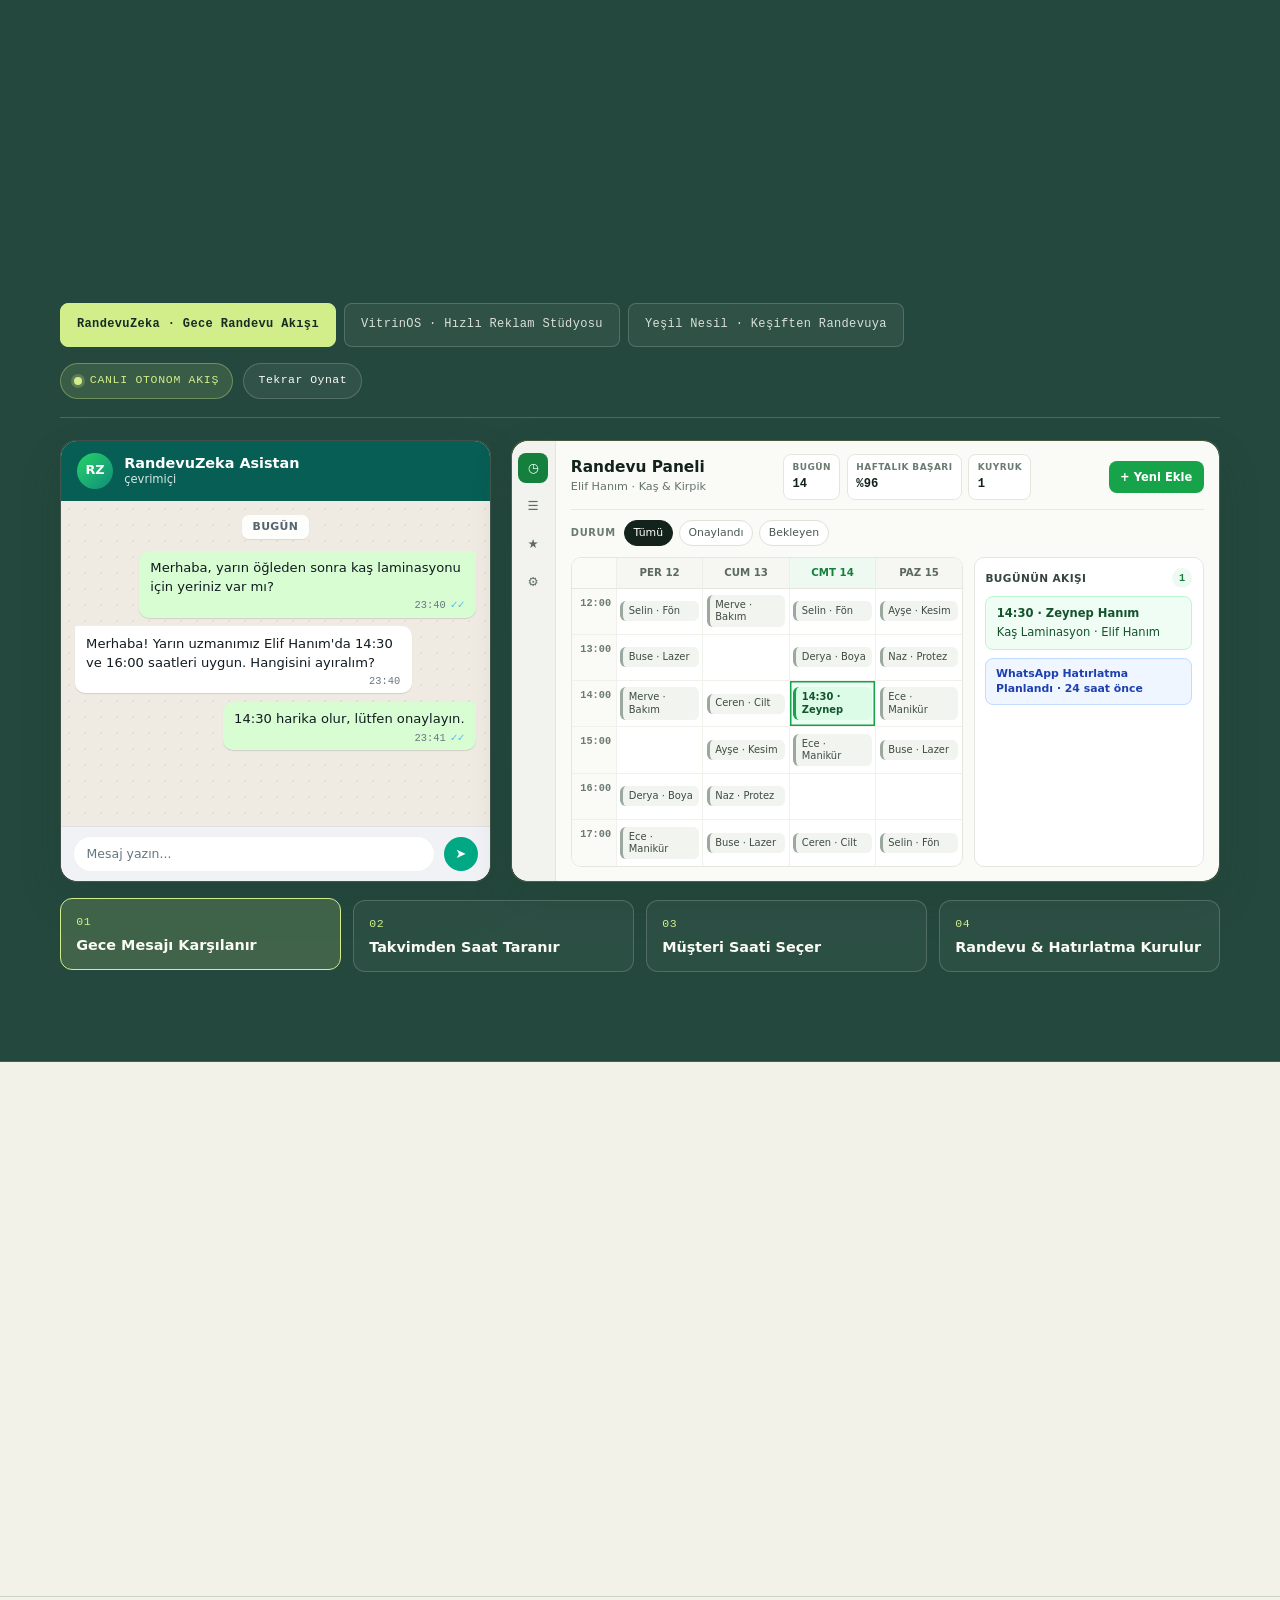
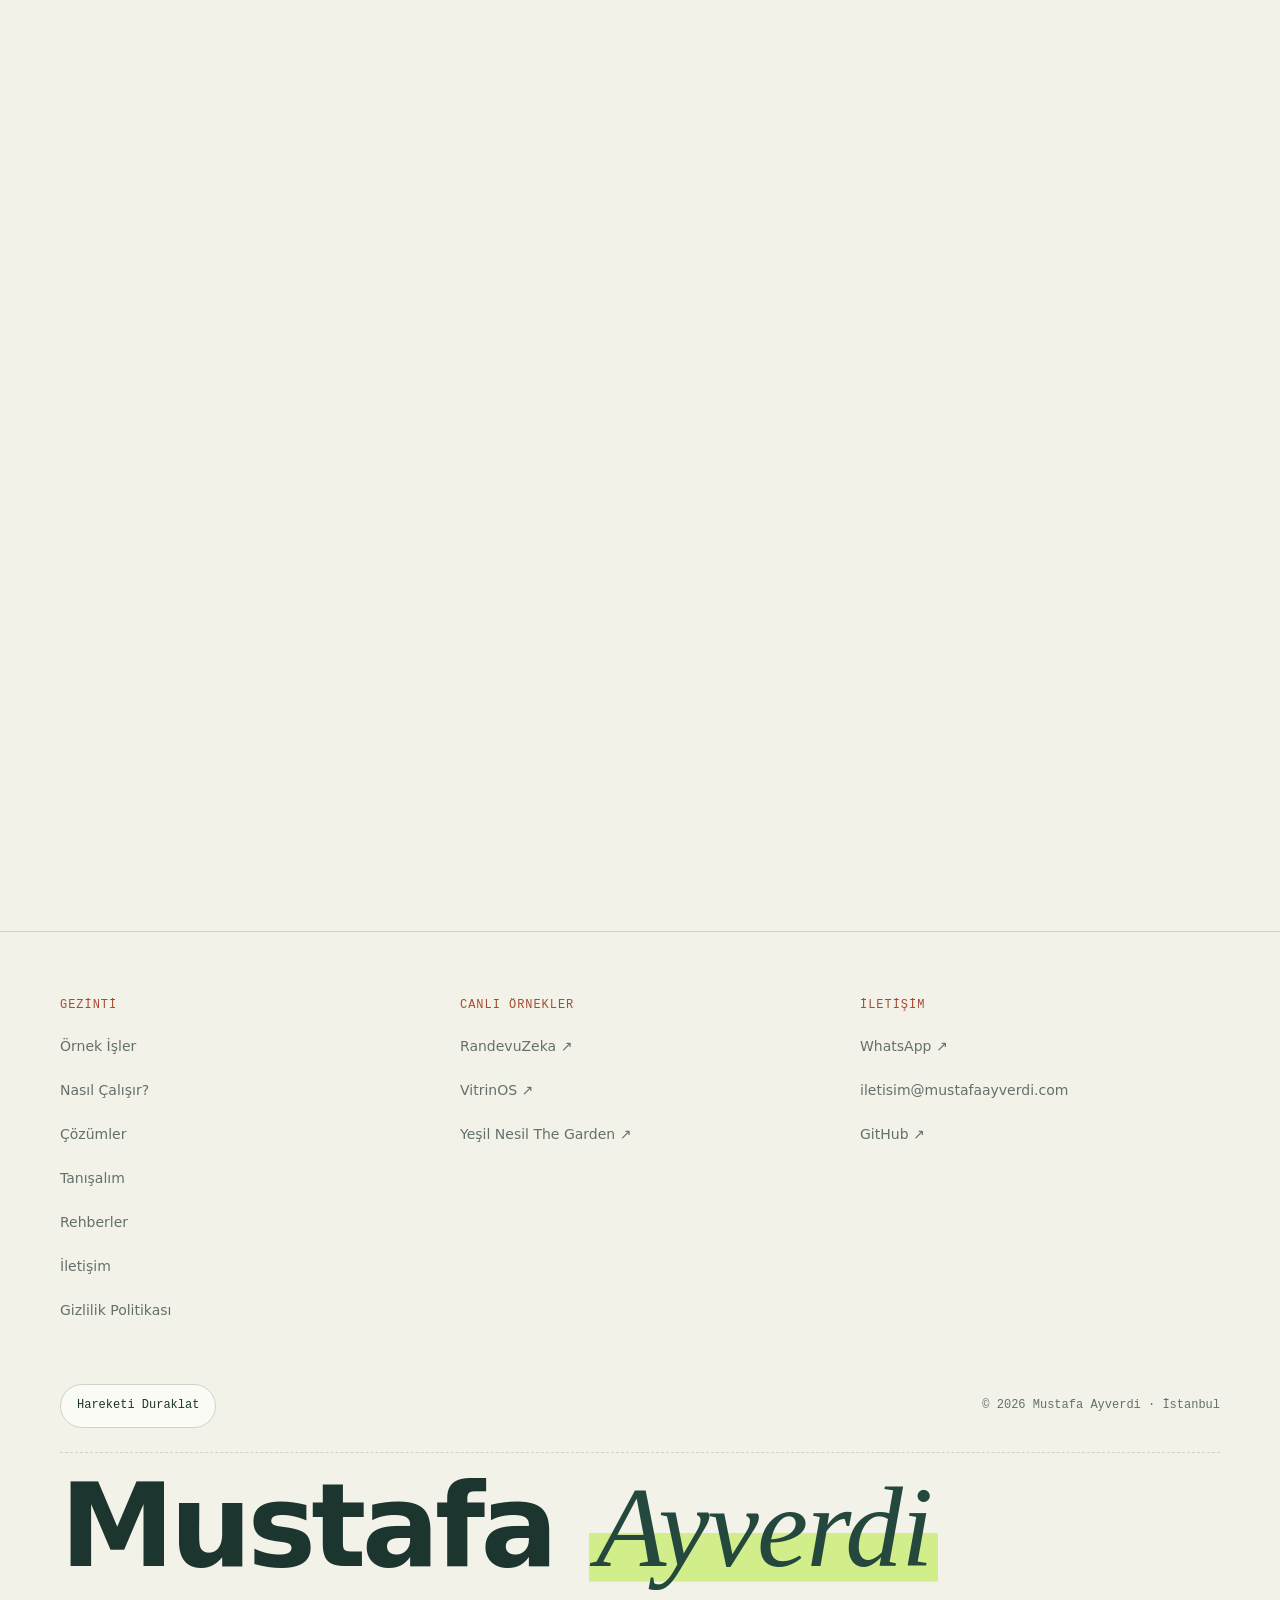
==== commit abda5efb: "Simülatör avatarını RZ yap Co-Authored-By: Claude Opus 5.5 <noreply@anthropic.com>" ====
--- a/index.html
+++ b/index.html
@@ -382,7 +382,7 @@
           <div class="sim-device sim-device--left" data-sim-left>
             <div class="sim-wa-shell">
               <div class="sim-wa-header">
-                <div class="sim-wa-avatar" aria-hidden="true">SZ</div>
+                <div class="sim-wa-avatar" aria-hidden="true">RZ</div>
                 <div class="sim-wa-head-info">
                   <span class="sim-wa-title">RandevuZeka Asistan</span>
                   <span class="sim-wa-status">çevrimiçi</span>
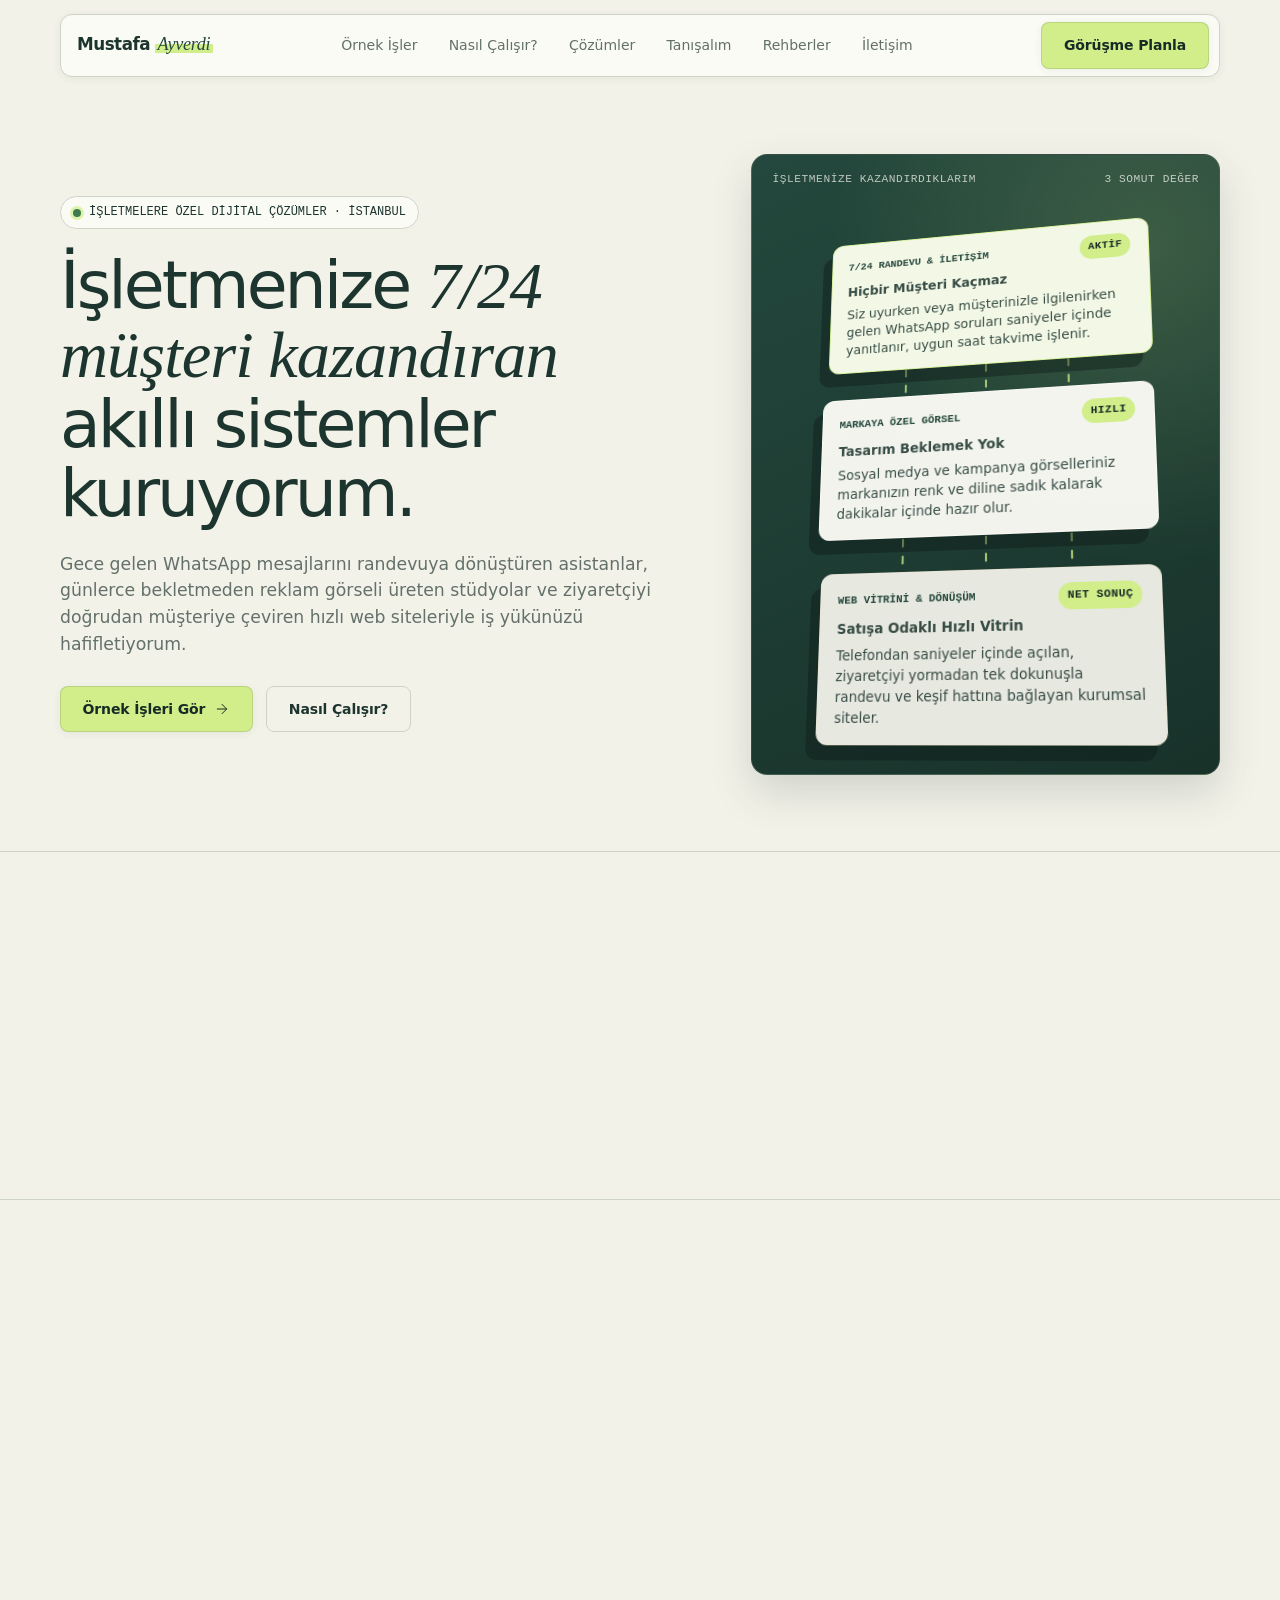
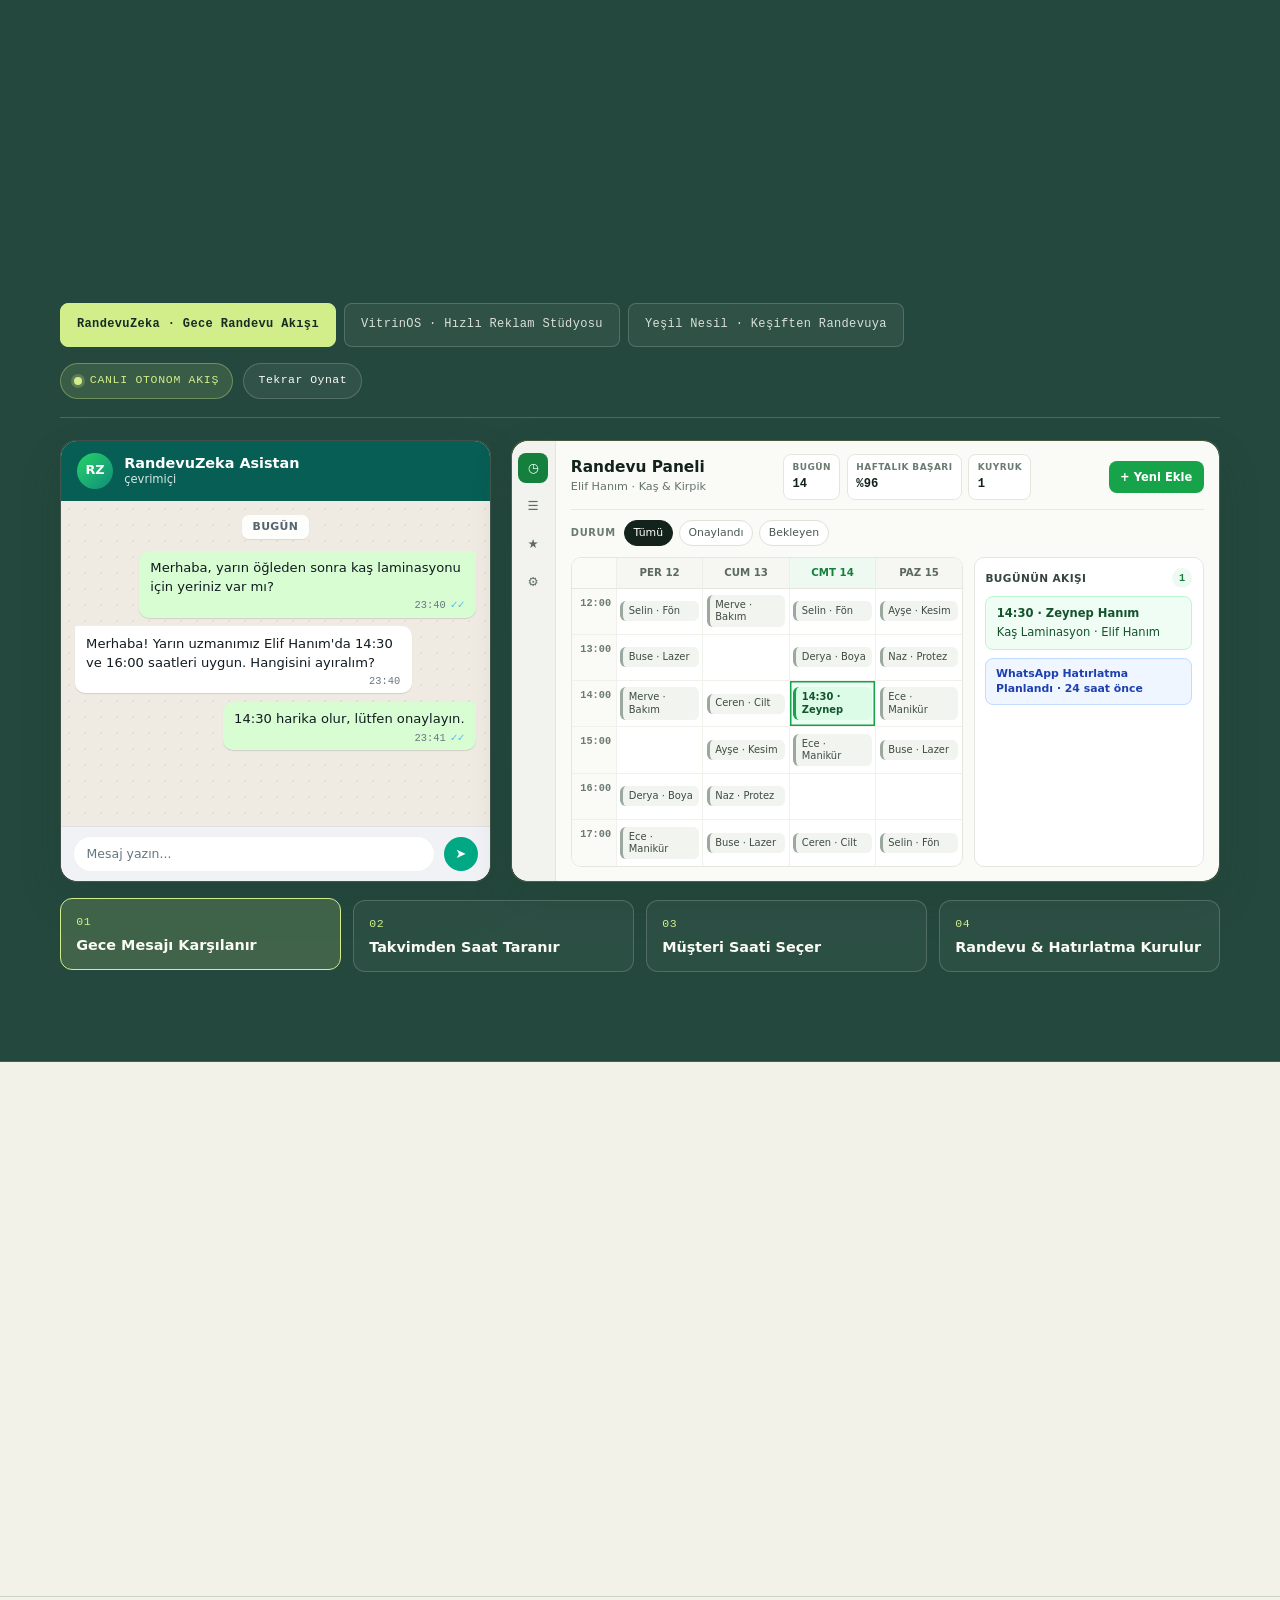
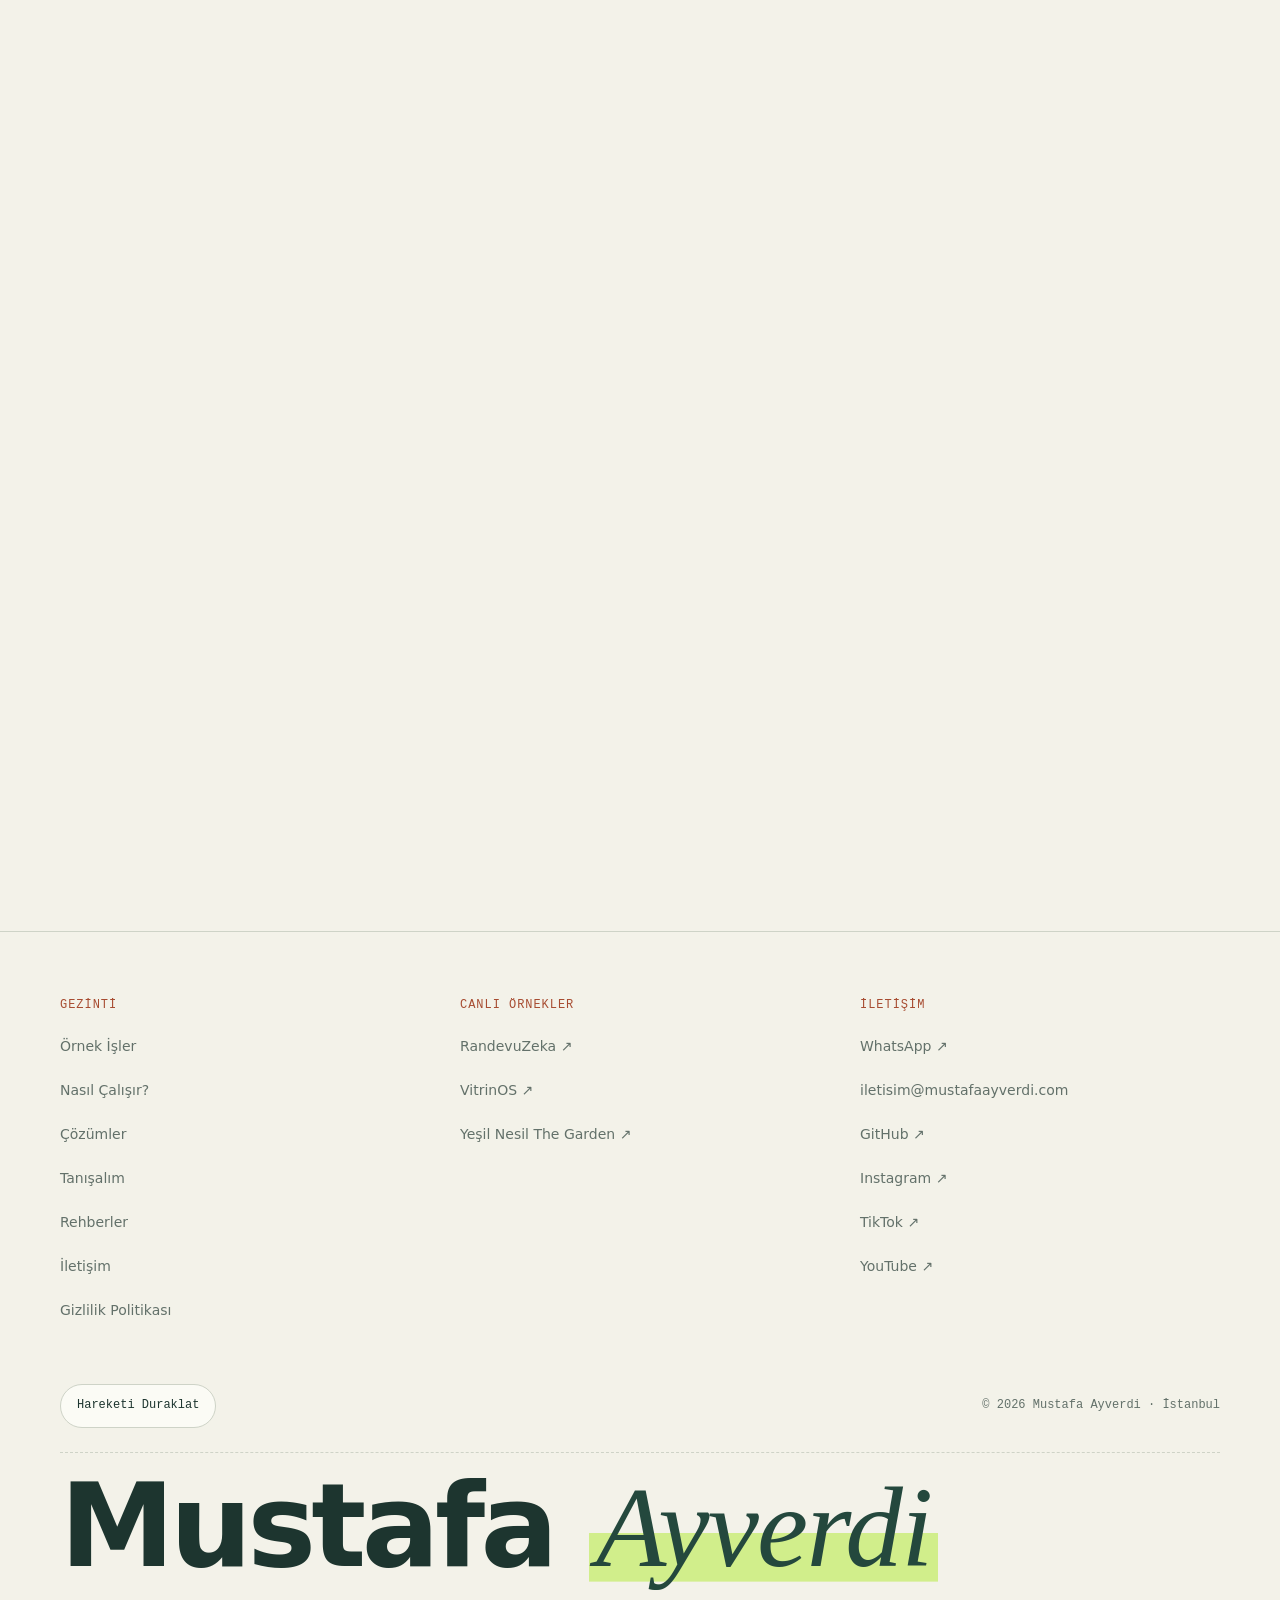
==== commit 341cb245: "feat: footer ve iletişime sosyal medya linkleri Co-Authored-By: Claude Opus 5.5 <noreply@anthropic.c" ====
--- a/index.html
+++ b/index.html
@@ -37,6 +37,9 @@
   <meta itemprop="email" content="iletisim@mustafaayverdi.com">
   <meta itemprop="telephone" content="+905510653051">
   <link itemprop="sameAs" href="https://github.com/locko6634-mustafa">
+  <link itemprop="sameAs" href="https://www.instagram.com/mustafaayverdi.dev/">
+  <link itemprop="sameAs" href="https://www.tiktok.com/@mustafaayverdi.dev">
+  <link itemprop="sameAs" href="https://www.youtube.com/@mustafaayverdidev">
   <div itemprop="brand" itemscope itemtype="https://schema.org/Brand" hidden>
     <meta itemprop="name" content="RandevuZeka">
     <link itemprop="url" href="https://randevu.n8n-mustafa.me/">
@@ -869,6 +872,9 @@
             <li><a href="https://wa.me/905510653051" target="_blank" rel="noopener noreferrer">WhatsApp ↗</a></li>
             <li><a href="mailto:iletisim@mustafaayverdi.com">iletisim@mustafaayverdi.com</a></li>
             <li><a href="https://github.com/locko6634-mustafa" target="_blank" rel="noopener noreferrer">GitHub ↗</a></li>
+            <li><a href="https://www.instagram.com/mustafaayverdi.dev/" target="_blank" rel="me noopener noreferrer" aria-label="Instagram">Instagram ↗</a></li>
+            <li><a href="https://www.tiktok.com/@mustafaayverdi.dev" target="_blank" rel="me noopener noreferrer" aria-label="TikTok">TikTok ↗</a></li>
+            <li><a href="https://www.youtube.com/@mustafaayverdidev" target="_blank" rel="me noopener noreferrer" aria-label="YouTube">YouTube ↗</a></li>
           </ul>
         </div>
       </div>
